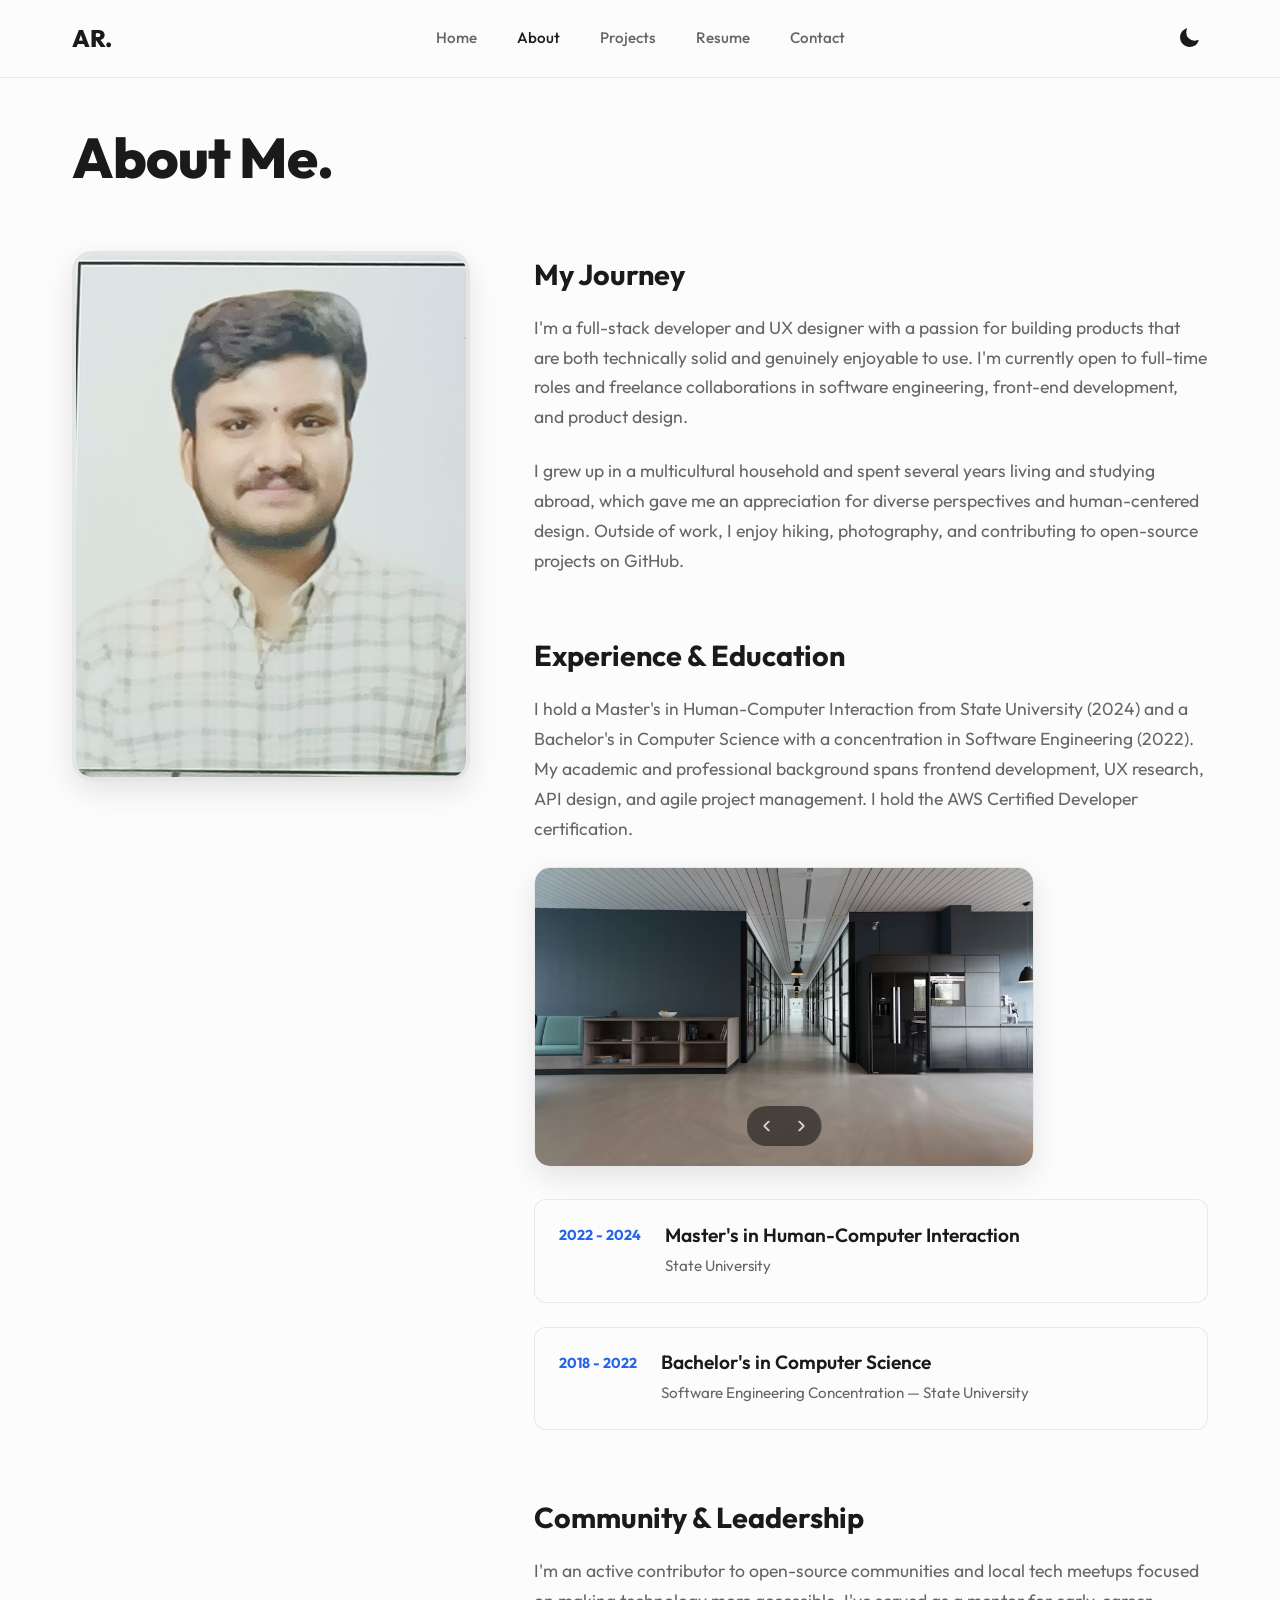
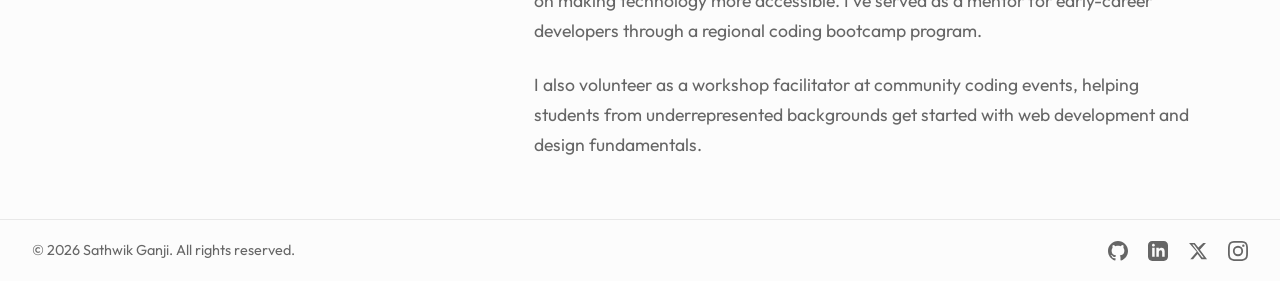
==== about.html @ 8a9f3201 "Update portfolio with Sathwik Ganji details and Render deployment" ====
<!doctype html>
<html lang="en" data-theme="dark">
  <head>
    <meta charset="UTF-8" />
    <meta name="viewport" content="width=device-width, initial-scale=1" />
    <title>About | Sathwik Ganji</title>

    <!-- SEO -->
    <meta name="description" content="Learn about Sathwik Ganji — a full-stack developer and UX designer with a background in computer science, user experience, and product development." />
    <meta name="author" content="Sathwik Ganji" />
    <meta name="robots" content="index, follow" />
    <link rel="canonical" href="https://sathwik-svg.github.io/portfolio/about.html" />

    <!-- Open Graph -->
    <meta property="og:title" content="About | Sathwik Ganji" />
    <meta property="og:description" content="Learn about Sathwik Ganji— a full-stack developer and UX designer with a background in computer science and product development." />
    <meta property="og:type" content="website" />
    <meta property="og:url" content="https://sathwik-svg.github.io/portfolio/about.html" />

    <!-- Fonts -->
    <link rel="preconnect" href="https://fonts.googleapis.com" />
    <link rel="preconnect" href="https://fonts.gstatic.com" crossorigin />
    <link href="https://fonts.googleapis.com/css2?family=Outfit:wght@300;400;500;600;700;800&display=swap" rel="stylesheet" />

    <!-- Stylesheet -->
    <link rel="stylesheet" href="assets/css/styles.css" />
  </head>
  <body>
    <nav class="navbar" id="navbar">
      <div class="nav-container">
        <a href="index.html" class="nav-brand">AR.</a>

        <div class="nav-links" id="nav-links">
          <a href="index.html" class="active">Home</a>
          <a href="about.html">About</a>
          <a href="projects.html">Projects</a>
          <a href="resume.html">Resume</a>
          <a href="contact.html">Contact</a>
        </div>

        <div class="nav-controls">
          <button class="theme-toggle" id="theme-toggle" aria-label="Toggle Theme">
            <svg id="theme-icon" xmlns="http://www.w3.org/2000/svg" viewBox="0 0 24 24">
              <path
                d="M12 2.25a.75.75 0 0 1 .75.75v2.25a.75.75 0 0 1-1.5 0V3a.75.75 0 0 1 .75-.75ZM7.5 12a4.5 4.5 0 1 1 9 0 4.5 4.5 0 0 1-9 0ZM18.894 6.166a.75.75 0 0 0-1.06-1.06l-1.591 1.59a.75.75 0 1 0 1.06 1.061l1.591-1.59ZM21.75 12a.75.75 0 0 1-.75.75h-2.25a.75.75 0 0 1 0-1.5H21a.75.75 0 0 1 .75.75ZM17.834 18.894a.75.75 0 0 0 1.06-1.06l-1.59-1.591a.75.75 0 1 0-1.061 1.06l1.59 1.591ZM12 18.75a.75.75 0 0 1 .75.75V21a.75.75 0 0 1-1.5 0v-1.5a.75.75 0 0 1 .75-.75ZM6.166 18.894a.75.75 0 0 1-1.06-1.06l1.59-1.591a.75.75 0 1 1 1.061 1.06l-1.59 1.591ZM2.25 12a.75.75 0 0 1 .75-.75H5.25a.75.75 0 0 1 0 1.5H3a.75.75 0 0 1-.75-.75ZM6.166 6.166a.75.75 0 0 1 1.06-1.06l1.59 1.591a.75.75 0 1 1-1.061 1.06l-1.59-1.591Z"
              />
            </svg>
          </button>

          <button class="mobile-toggle" id="mobile-toggle" aria-label="Toggle Menu">
            <svg xmlns="http://www.w3.org/2000/svg" width="24" height="24" fill="none" viewBox="0 0 24 24" stroke="currentColor" stroke-width="2">
              <path stroke-linecap="round" stroke-linejoin="round" d="M4 6h16M4 12h16m-7 6h7" />
            </svg>
          </button>
        </div>
      </div>
    </nav>

    <main class="page-main">
      <div class="page-container">
        <h1 class="page-title">About Me.</h1>

        <div class="about-grid">
          <div class="about-image-col">
            <div class="image-stack">
              <img src="assets/images/profile.jpg" alt="Sathwik Ganji" class="stack-img main-img" loading="lazy" />
            </div>
          </div>

          <div class="about-text-col">
            <h2 class="section-heading">My Journey</h2>
            <p class="section-text">I'm a full-stack developer and UX designer with a passion for building products that are both technically solid and genuinely enjoyable to use. I'm currently open to full-time roles and freelance collaborations in software engineering, front-end development, and product design.</p>
            <p class="section-text">I grew up in a multicultural household and spent several years living and studying abroad, which gave me an appreciation for diverse perspectives and human-centered design. Outside of work, I enjoy hiking, photography, and contributing to open-source projects on GitHub.</p>

            <h2 class="section-heading mt-2">Experience &amp; Education</h2>
            <p class="section-text">I hold a Master's in Human-Computer Interaction from State University (2024) and a Bachelor's in Computer Science with a concentration in Software Engineering (2022). My academic and professional background spans frontend development, UX research, API design, and agile project management. I hold the AWS Certified Developer certification.</p>

            <div class="carousel" id="carousel">
              <div class="carousel-slides" id="carousel-slides">
                <img src="assets/images/workspace.jpg" alt="Modern tech office workspace" class="carousel-slide" loading="lazy" />
                <img src="assets/images/team-collaboration.jpg" alt="Team collaboration and brainstorming" class="carousel-slide" loading="lazy" />
                <img src="assets/images/tech-conference.jpg" alt="Tech conference and professional development" class="carousel-slide" loading="lazy" />
              </div>
              <div class="carousel-controls">
                <button class="carousel-btn" id="prev" aria-label="Previous Slide">
                  <svg xmlns="http://www.w3.org/2000/svg" width="24" height="24" viewBox="0 0 24 24" fill="none" stroke="currentColor" stroke-width="2" stroke-linecap="round" stroke-linejoin="round" data-lucide="chevron-left" aria-hidden="true" style="width: 18px; height: 18px" class="lucide lucide-chevron-left"><path d="m15 18-6-6 6-6"></path></svg>
                </button>
                <button class="carousel-btn" id="next" aria-label="Next Slide">
                  <svg xmlns="http://www.w3.org/2000/svg" width="24" height="24" viewBox="0 0 24 24" fill="none" stroke="currentColor" stroke-width="2" stroke-linecap="round" stroke-linejoin="round" data-lucide="chevron-right" aria-hidden="true" style="width: 18px; height: 18px" class="lucide lucide-chevron-right"><path d="m9 18 6-6-6-6"></path></svg>
                </button>
              </div>
            </div>

            <div class="experience-list">
              <div class="exp-item">
                <span class="exp-year">2022 - 2024</span>
                <div class="exp-details">
                  <h3>Master's in Human-Computer Interaction</h3>
                  <p>State University</p>
                </div>
              </div>
              <div class="exp-item">
                <span class="exp-year">2018 - 2022</span>
                <div class="exp-details">
                  <h3>Bachelor's in Computer Science</h3>
                  <p>Software Engineering Concentration — State University</p>
                </div>
              </div>
            </div>

            <h2 class="section-heading mt-2">Community &amp; Leadership</h2>
            <p class="section-text">I'm an active contributor to open-source communities and local tech meetups focused on making technology more accessible. I've served as a mentor for early-career developers through a regional coding bootcamp program.</p>
            <p class="section-text">I also volunteer as a workshop facilitator at community coding events, helping students from underrepresented backgrounds get started with web development and design fundamentals.</p>
          </div>
        </div>
      </div>
    </main>

    <footer>
      <div class="footer-left">&copy; <span id="year">2026</span> Sathwik Ganji. All rights reserved.</div>
      <div class="socials">
        <a href="https://github.com/sathwik-svg" target="_blank" rel="noopener noreferrer" aria-label="GitHub">
          <svg xmlns="http://www.w3.org/2000/svg" width="20" height="20" viewBox="0 0 24 24" fill="currentColor">
            <path
              d="M12 0c-6.626 0-12 5.373-12 12 0 5.302 3.438 9.8 8.207 11.387.599.111.793-.261.793-.577v-2.234c-3.338.726-4.033-1.416-4.033-1.416-.546-1.387-1.333-1.756-1.333-1.756-1.089-.745.083-.729.083-.729 1.205.084 1.839 1.237 1.839 1.237 1.07 1.834 2.807 1.304 3.492.997.107-.775.418-1.305.762-1.604-2.665-.305-5.467-1.334-5.467-5.931 0-1.311.469-2.381 1.236-3.221-.124-.303-.535-1.524.117-3.176 0 0 1.008-.322 3.301 1.23.957-.266 1.983-.399 3.003-.404 1.02.005 2.047.138 3.006.404 2.291-1.552 3.297-1.23 3.297-1.23.653 1.653.242 2.874.118 3.176.77.84 1.235 1.911 1.235 3.221 0 4.609-2.807 5.624-5.479 5.921.43.372.823 1.102.823 2.222v3.293c0 .319.192.694.801.576 4.765-1.589 8.199-6.086 8.199-11.386 0-6.627-5.373-12-12-12z"
            />
          </svg>
        </a>
        <a href="https://www.linkedin.com/in/sathwik-svg/" target="_blank" rel="noopener noreferrer" aria-label="LinkedIn">
          <svg xmlns="http://www.w3.org/2000/svg" width="20" height="20" viewBox="0 0 24 24" fill="currentColor"><path d="M19 0h-14c-2.761 0-5 2.239-5 5v14c0 2.761 2.239 5 5 5h14c2.762 0 5-2.239 5-5v-14c0-2.761-2.238-5-5-5zm-11 19h-3v-11h3v11zm-1.5-12.268c-.966 0-1.75-.79-1.75-1.764s.784-1.764 1.75-1.764 1.75.79 1.75 1.764-.783 1.764-1.75 1.764zm13.5 12.268h-3v-5.604c0-3.368-4-3.113-4 0v5.604h-3v-11h3v1.765c1.396-2.586 7-2.777 7 2.476v6.759z" /></svg>
        </a>
        <a href="https://twitter.com/sathwik-svg" target="_blank" rel="noopener noreferrer" aria-label="Twitter / X">
          <svg xmlns="http://www.w3.org/2000/svg" width="20" height="20" viewBox="0 0 24 24" fill="currentColor"><path d="M18.244 2.25h3.308l-7.227 8.26 8.502 11.24H16.17l-4.714-6.231-5.401 6.231H2.741l7.73-8.835L1.254 2.25H8.08l4.259 5.622 5.905-5.622Zm-1.161 17.52h1.833L7.084 4.126H5.117z" /></svg>
        </a>
        <a href="https://instagram.com/sathwik-svg" target="_blank" rel="noopener noreferrer" aria-label="Instagram">
          <svg xmlns="http://www.w3.org/2000/svg" width="20" height="20" viewBox="0 0 24 24" fill="currentColor">
            <path
              d="M12 2.163c3.204 0 3.584.012 4.85.07 3.252.148 4.771 1.691 4.919 4.919.058 1.265.069 1.645.069 4.849 0 3.205-.012 3.584-.069 4.849-.149 3.225-1.664 4.771-4.919 4.919-1.266.058-1.644.07-4.85.07-3.204 0-3.584-.012-4.849-.07-3.26-.149-4.771-1.699-4.919-4.92-.058-1.265-.07-1.644-.07-4.849 0-3.204.013-3.583.07-4.849.149-3.227 1.664-4.771 4.919-4.919 1.266-.057 1.645-.069 4.849-.069zM12 0C8.741 0 8.333.014 7.053.072 2.695.272.273 2.69.073 7.052.014 8.333 0 8.741 0 12c0 3.259.014 3.668.072 4.948.2 4.358 2.618 6.78 6.98 6.98C8.333 23.986 8.741 24 12 24c3.259 0 3.668-.014 4.948-.072 4.354-.2 6.782-2.618 6.979-6.98.059-1.28.073-1.689.073-4.948 0-3.259-.014-3.667-.072-4.947-.196-4.354-2.617-6.78-6.979-6.98C15.668.014 15.259 0 12 0zm0 5.838a6.162 6.162 0 1 0 0 12.324 6.162 6.162 0 0 0 0-12.324zM12 16a4 4 0 1 1 0-8 4 4 0 0 1 0 8zm6.406-11.845a1.44 1.44 0 1 0 0 2.881 1.44 1.44 0 0 0 0-2.881z"
            />
          </svg>
        </a>
      </div>
    </footer>

    <script src="assets/js/scripts.js"></script>
  </body>
</html>
---- assets/css/styles.css ----
:root {
  /* Light Theme */
  --bg-color: #fcfcfc;
  --text-main: #1a1a1a;
  --text-muted: #666666;
  --accent: #2563eb;
  --nav-bg: rgba(252, 252, 252, 0.85);
  --nav-border: rgba(0, 0, 0, 0.08);
  --card-bg: #fff;
  --btn-bg: #1a1a1a;
  --btn-text: #ffffff;
  --btn-hover: #333333;
  --btn-sec-bg: transparent;
  --btn-sec-text: #1a1a1a;
  --btn-sec-border: #e5e5e5;
  --btn-sec-hover: #f5f5f5;
}

[data-theme="dark"] {
  /* Dark Theme */
  --bg-color: #0d0d0d;
  --text-main: #f2f2f2;
  --text-muted: #a1a1aa;
  --accent: #60a5fa;
  --nav-bg: rgba(13, 13, 13, 0.85);
  --nav-border: rgba(255, 255, 255, 0.08);
  --card-bg: #161616;
  --btn-bg: #f2f2f2;
  --btn-text: #0d0d0d;
  --btn-hover: #d4d4d4;
  --btn-sec-bg: transparent;
  --btn-sec-text: #f2f2f2;
  --btn-sec-border: #333333;
  --btn-sec-hover: #1a1a1a;
}

* {
  margin: 0;
  padding: 0;
  box-sizing: border-box;
}

body {
  font-family: "Outfit", sans-serif;
  background-color: var(--bg-color);
  color: var(--text-main);
  line-height: 1.6;
  transition:
    background-color 0.4s ease,
    color 0.4s ease;
  min-height: 100vh;
  display: flex;
  flex-direction: column;
}

::selection {
  background: var(--accent);
  color: #fff;
}

/* Navigation */
.navbar {
  position: sticky;
  top: 0;
  width: 100%;
  background: var(--nav-bg);
  backdrop-filter: blur(12px);
  -webkit-backdrop-filter: blur(12px);
  border-bottom: 1px solid var(--nav-border);
  z-index: 1000;
  transition:
    background 0.4s ease,
    border-color 0.4s ease,
    padding 0.3s ease;
}

.nav-container {
  width: 100%;
  max-width: 1200px;
  margin: 0 auto;
  padding: 1.2rem 2rem;
  display: flex;
  justify-content: space-between;
  align-items: center;
}

.nav-brand {
  font-size: 1.5rem;
  font-weight: 800;
  letter-spacing: -0.5px;
  text-decoration: none;
  color: var(--text-main);
}

.nav-links {
  display: flex;
  gap: 2.5rem;
  align-items: center;
}

.nav-links a {
  text-decoration: none;
  color: var(--text-muted);
  font-weight: 500;
  font-size: 0.95rem;
  transition: color 0.3s ease;
  position: relative;
}

.nav-links a:hover,
.nav-links a.active {
  color: var(--text-main);
}

.nav-controls {
  display: flex;
  align-items: center;
  gap: 1rem;
}

/* Theme Toggle */
.theme-toggle {
  background: none;
  border: none;
  color: var(--text-main);
  cursor: pointer;
  display: flex;
  align-items: center;
  justify-content: center;
  padding: 0.5rem;
  border-radius: 50%;
  transition:
    background-color 0.3s ease,
    transform 0.3s ease;
}

.theme-toggle:hover {
  background-color: var(--nav-border);
  transform: scale(1.05);
}

.theme-toggle svg {
  width: 22px;
  height: 22px;
  fill: currentColor;
}

.mobile-toggle {
  display: none;
  background: none;
  border: none;
  color: var(--text-main);
  cursor: pointer;
  padding: 0.5rem;
}

/* Main Content (Hero) */
main {
  flex: 1;
  display: flex;
  align-items: center;
  justify-content: center;
}

.hero {
  max-width: 1200px;
  padding: 1.2rem 2rem;
  width: 100%;
  display: flex;
  align-items: center;
  justify-content: space-between;
  gap: 4rem;
  text-align: left;
  animation: fadeUp 1s cubic-bezier(0.16, 1, 0.3, 1) forwards;
  opacity: 0;
  transform: translateY(30px);
}

.hero-content {
  flex: 1;
  max-width: 600px;
}

.hero-image-wrapper {
  flex: 1;
  display: flex;
  justify-content: center;
  align-items: center;
  position: relative;
}

.hero-image {
  width: 100%;
  max-width: 400px;
  height: 400px;
  object-fit: cover;
  border-radius: 60% 40% 30% 70% / 60% 30% 70% 40%;
  box-shadow: 0 25px 50px -12px rgba(0, 0, 0, 0.25);
  border: 4px solid var(--btn-sec-border);
  animation: blob-morph 12s ease-in-out infinite;
  transition:
    transform 0.4s ease,
    border-color 0.4s ease;
}

.hero-image:hover {
  transform: translateY(-10px) scale(1.02);
  border-color: var(--accent);
}

@keyframes blob-morph {
  0%,
  100% {
    border-radius: 60% 40% 30% 70% / 60% 30% 70% 40%;
  }
  33% {
    border-radius: 30% 60% 70% 40% / 50% 60% 30% 60%;
  }
  66% {
    border-radius: 73% 27% 41% 59% / 40% 58% 42% 50%;
  }
}

.hero-subtitle {
  font-size: 0.9rem;
  font-weight: 600;
  color: var(--accent);
  margin-bottom: 1rem;
  letter-spacing: 2px;
  text-transform: uppercase;
  display: block;
}

.hero-title {
  font-size: 4.5rem;
  font-weight: 700;
  line-height: 1.1;
  margin-bottom: 1.5rem;
  letter-spacing: -1.5px;
  color: var(--text-main);
}

.hero-desc {
  font-size: 1.25rem;
  color: var(--text-muted);
  max-width: 650px;
  margin-bottom: 2.5rem;
  line-height: 1.7;
}

.hero-actions {
  display: flex;
  gap: 1rem;
  align-items: center;
}

.btn-primary,
.btn-secondary {
  display: inline-flex;
  align-items: center;
  gap: 0.5rem;
  cursor: pointer;
  padding: 0.85rem 2rem;
  border-radius: 50px;
  text-decoration: none;
  font-weight: 600;
  font-size: 1rem;
  transition: all 0.3s ease;
}

.btn-primary {
  background-color: var(--btn-bg);
  color: var(--btn-text);
  border: 1px solid var(--btn-bg);
}

.btn-primary:hover {
  background-color: var(--btn-hover);
  border-color: var(--btn-hover);
  transform: translateY(-2px);
  box-shadow: 0 10px 20px rgba(0, 0, 0, 0.1);
}

.btn-primary svg {
  transition: transform 0.3s ease;
}

.btn-primary:hover svg {
  transform: translateX(5px);
}

.btn-secondary {
  background-color: var(--btn-sec-bg);
  color: var(--btn-sec-text);
  border: 1px solid var(--btn-sec-border);
}

.btn-secondary:hover {
  background-color: var(--btn-sec-hover);
  border-color: var(--text-muted);
  transform: translateY(-2px);
}

/* Footer */
footer {
  padding: 1.2rem 2rem;
  display: flex;
  justify-content: space-between;
  align-items: center;
  border-top: 1px solid var(--nav-border);
  font-size: 0.9rem;
  color: var(--text-muted);
}

.socials {
  display: flex;
  gap: 1.25rem;
}

.socials a {
  color: var(--text-muted);
  transition:
    color 0.3s ease,
    transform 0.3s ease;
  display: flex;
}

.socials a:hover {
  color: var(--text-main);
  transform: translateY(-2px);
}

/* Page Shared Layout */
.page-main {
  padding: 1rem 0;
}

.page-container {
  max-width: 1200px;
  width: 100%;
  margin: 0 auto;
  padding: 1.2rem 2rem;
  animation: fadeUp 1s cubic-bezier(0.16, 1, 0.3, 1) forwards;
  opacity: 0;
  transform: translateY(30px);
}

.page-title {
  font-size: 3.5rem;
  font-weight: 800;
  margin-bottom: 3rem;
  letter-spacing: -1px;
}

.section-heading {
  font-size: 1.8rem;
  font-weight: 700;
  margin-bottom: 1rem;
  color: var(--text-main);
  position: relative;
  display: inline-block;
}

.section-heading.mt-2 {
  margin-top: 2rem;
}

.section-text {
  font-size: 1.1rem;
  color: var(--text-muted);
  margin-bottom: 1.5rem;
  line-height: 1.7;
}

.text-link {
  color: var(--accent);
  text-decoration: none;
  font-weight: 500;
  transition: color 0.3s ease;
}

.text-link:hover {
  color: var(--text-main);
  text-decoration: underline;
}

/* About Page Specific Layout */
.about-grid {
  display: flex;
  gap: 4rem;
  align-items: flex-start;
}

.about-image-col {
  flex: 0 0 35%;
  position: sticky;
  top: 8rem;
}

.about-text-col {
  flex: 1;
}

.image-stack {
  position: relative;
  width: 100%;
  aspect-ratio: 3/4;
}

.stack-img {
  width: 100%;
  height: 100%;
  object-fit: cover;
  border-radius: 20px;
  box-shadow: 0 10px 30px rgba(0, 0, 0, 0.1);
  border: 4px solid var(--btn-sec-border);
  transition: transform 0.3s ease;
}

.stack-img:hover {
  transform: scale(1.02);
}

.experience-list {
  display: flex;
  flex-direction: column;
  gap: 1.5rem;
  margin-top: 1rem;
  margin-bottom: 2rem;
}

.exp-item {
  display: flex;
  gap: 1.5rem;
  padding: 1.5rem;
  background-color: var(--nav-bg);
  border: 1px solid var(--nav-border);
  border-radius: 12px;
  transition:
    transform 0.3s ease,
    box-shadow 0.3s ease;
}

.exp-item:hover {
  transform: translateY(-3px);
  box-shadow: 0 5px 15px rgba(0, 0, 0, 0.05);
  border-color: var(--nav-border);
}

.exp-year {
  font-weight: 700;
  color: var(--accent);
  font-size: 0.9rem;
  white-space: nowrap;
}

.exp-details h3 {
  font-size: 1.2rem;
  font-weight: 600;
  margin-bottom: 0.2rem;
  margin-top: -0.3rem;
  color: var(--text-main);
}

.exp-details p {
  color: var(--text-muted);
  font-size: 0.95rem;
}

/* Projects Page Layout */
.projects-grid {
  display: grid;
  grid-template-columns: repeat(auto-fill, minmax(300px, 1fr));
  gap: 2.5rem;
  margin-top: 1rem;
}

.project-card {
  background: var(--card-bg);
  border: 1px solid var(--nav-border);
  border-radius: 20px;
  overflow: hidden;
  display: flex;
  flex-direction: column;
  box-shadow: 0 3px 6px rgba(0, 0, 0, 0.05);
  transition:
    transform 0.4s ease,
    box-shadow 0.4s ease,
    border-color 0.4s ease;
}

.project-card:hover {
  transform: translateY(-8px);
  box-shadow: 0 15px 35px rgba(0, 0, 0, 0.1);
  border-color: var(--accent);
}

.project-img-wrapper {
  position: relative;
  width: 100%;
  aspect-ratio: 16/10;
  overflow: hidden;
}

.project-img {
  width: 100%;
  height: 100%;
  object-fit: cover;
  transition: transform 0.6s ease;
}

.project-card:hover .project-img {
  transform: scale(1.05);
}

.project-overlay {
  position: absolute;
  top: 0;
  left: 0;
  width: 100%;
  height: 100%;
  background: rgba(0, 0, 0, 0.65);
  display: flex;
  align-items: center;
  justify-content: center;
  opacity: 0;
  transition: opacity 0.3s ease;
  backdrop-filter: blur(2px);
  -webkit-backdrop-filter: blur(2px);
}

.project-card:hover .project-overlay {
  opacity: 1;
}

.overlay-btn {
  background: var(--bg-color);
  color: var(--text-main);
  padding: 0.75rem 1.5rem;
  border-radius: 30px;
  font-weight: 600;
  display: flex;
  align-items: center;
  gap: 0.5rem;
  transform: translateY(20px);
  transition:
    transform 0.3s ease,
    background 0.3s ease,
    color 0.3s ease;
  text-decoration: none;
}

.project-card:hover .overlay-btn {
  transform: translateY(0);
}

.overlay-btn:hover {
  background: var(--accent);
  color: #fff;
}

.project-status-overlay {
  background: rgba(0, 0, 0, 0.5);
  color: #fff;
  padding: 0.75rem 1.5rem;
  border-radius: 30px;
  font-weight: 600;
  transform: translateY(20px);
  transition: transform 0.3s ease;
  display: inline-block;
}

.project-card:hover .project-status-overlay {
  transform: translateY(0);
}

.project-info {
  padding: 1.5rem;
  display: flex;
  flex-direction: column;
  flex: 1;
}

.project-title {
  font-size: 1.4rem;
  font-weight: 700;
  margin-bottom: 0.8rem;
  color: var(--text-main);
  line-height: 1.3;
}

.project-desc {
  font-size: 1rem;
  color: var(--text-muted);
  margin-bottom: 1.5rem;
  flex: 1;
}

.project-tags {
  display: flex;
  flex-wrap: wrap;
  gap: 0.5rem;
  margin-top: auto;
}

.tag {
  background: var(--btn-sec-border);
  border: 1px solid var(--nav-border);
  padding: 0.25rem 0.75rem;
  border-radius: 20px;
  font-size: 0.8rem;
  font-weight: 500;
  color: var(--text-main);
}

/* Carousel */
.carousel {
  position: relative;
  width: 100%;
  max-width: 500px;
  height: 300px;
  border-radius: 16px;
  overflow: hidden;
  box-shadow: 0 10px 30px rgba(0, 0, 0, 0.1);
  margin-bottom: 2rem;
  border: 1px solid var(--nav-border);
}

.carousel-slides {
  position: relative;
  width: 100%;
  height: 100%;
}

.carousel-slide {
  position: absolute;
  inset: 0;
  width: 100%;
  height: 100%;
  object-fit: cover;
  opacity: 0;
  transition: opacity 0.5s ease;
  pointer-events: none;
}

.carousel-slide.active {
  opacity: 1;
  pointer-events: auto;
}

.carousel-controls {
  position: absolute;
  bottom: 20px;
  left: 50%;
  transform: translateX(-50%);
  display: flex;
  gap: 5px;
  z-index: 10;
  background: rgba(0, 0, 0, 0.5);
  padding: 5px;
  border-radius: 50px;
  backdrop-filter: blur(10px);
}

.carousel-btn {
  background: none;
  border: none;
  color: white;
  cursor: pointer;
  display: flex;
  align-items: center;
  justify-content: center;
  width: 30px;
  height: 30px;
  border-radius: 50%;
  transition: all 0.3s ease;
}

.carousel-btn:hover {
  background: rgba(255, 255, 255, 0.2);
}

/* Resume Layout */
.resume-container {
  width: 100%;
  aspect-ratio: 8.5/11;
  max-width: 800px;
  background: var(--nav-bg);
  border: 1px solid var(--nav-border);
  border-radius: 20px;
  overflow: hidden;
  margin: 0 auto 1.5rem;
  box-shadow: 0 15px 35px rgba(0, 0, 0, 0.1);
}

.resume-frame {
  width: 100%;
  height: 100%;
  border: none;
}

.updated-note {
  font-size: 0.9rem;
  color: var(--text-muted);
}

/* Contact Layout */
.contact-page .page-title {
  margin-bottom: 0;
}

.contact-page .section-text {
  margin-bottom: 3rem;
}

.contact-grid {
  display: grid;
  grid-template-columns: 1fr 1fr;
  gap: 4rem;
  align-items: flex-start;
}

.contact-info {
  display: flex;
  flex-direction: column;
}

.info-items {
  display: flex;
  flex-direction: column;
  gap: 1.5rem;
}

.info-item {
  display: flex;
  align-items: center;
  gap: 1.5rem;
  padding: 1.5rem;
  background: var(--nav-bg);
  border: 1px solid var(--nav-border);
  border-radius: 16px;
  text-decoration: none;
  transition:
    transform 0.3s cubic-bezier(0.16, 1, 0.3, 1),
    box-shadow 0.3s ease,
    border-color 0.3s ease;
}

.text-link-card.info-item:hover {
  transform: translateY(-5px);
  box-shadow: 0 15px 35px rgba(0, 0, 0, 0.1);
  border-color: var(--accent);
}

.text-link-card.info-item:hover .info-icon {
  background: var(--accent);
  color: #fff;
}

.info-icon {
  width: 55px;
  height: 55px;
  border-radius: 50%;
  background: var(--btn-sec-border);
  display: flex;
  align-items: center;
  justify-content: center;
  color: var(--accent);
  flex-shrink: 0;
  transition:
    background 0.3s ease,
    color 0.3s ease;
}

.info-details h3 {
  font-size: 1.1rem;
  font-weight: 700;
  margin-bottom: 0.2rem;
  color: var(--text-main);
}

.info-details p {
  color: var(--text-muted);
  font-size: 0.95rem;
}

.contact-card {
  background: var(--card-bg);
  border: 1px solid var(--nav-border);
  border-radius: 20px;
  padding: 2.5rem;
  box-shadow: 0 10px 30px rgba(0, 0, 0, 0.05);
  text-align: left;
}

.form-group {
  margin-bottom: 1.5rem;
}

.form-group label {
  display: block;
  margin-bottom: 0.5rem;
  font-weight: 600;
  color: var(--text-main);
}

.form-control {
  width: 100%;
  padding: 1rem;
  border-radius: 12px;
  border: 1px solid var(--nav-border);
  background: var(--bg-color);
  color: var(--text-main);
  font-family: inherit;
  font-size: 1rem;
  transition:
    border-color 0.3s ease,
    box-shadow 0.3s ease;
}

.form-control:focus {
  outline: none;
  border-color: var(--accent);
  box-shadow: 0 0 0 3px rgba(37, 99, 235, 0.1);
}

.w-100 {
  width: 100%;
  justify-content: center;
}

.form-status {
  margin-top: 1rem;
  text-align: center;
  font-size: 0.95rem;
  font-weight: 500;
}

.form-status.success {
  color: #10b981;
}

.form-status.error {
  color: #ef4444;
}

/* Animations */
@keyframes fadeUp {
  to {
    opacity: 1;
    transform: translateY(0);
  }
}

/* Responsive */
@media (max-width: 992px) {
  .hero {
    flex-direction: column-reverse;
    text-align: center;
    gap: 3rem;
    padding-block: 4rem;
  }

  .hero-content {
    display: flex;
    flex-direction: column;
    align-items: center;
  }

  .hero-actions {
    align-items: center;
  }

  .contact-grid {
    grid-template-columns: 1fr;
    gap: 2.5rem;
  }
}

@media (max-width: 768px) {
  .navbar .nav-container {
    padding: 1rem 5%;
  }

  .nav-links {
    display: flex;
    position: fixed;
    top: 0;
    left: 0;
    width: 100%;
    height: 100vh;
    background: rgba(252, 252, 252, 1);
    flex-direction: column;
    justify-content: center;
    align-items: center;
    padding: 0;
    border: none;
    gap: 2.5rem;
    opacity: 0;
    pointer-events: none;
    transition: opacity 0.4s ease;
    z-index: 900;
  }

  [data-theme="dark"] .nav-links {
    background: rgba(13, 13, 13, 1);
  }

  .nav-links.active {
    opacity: 1;
    pointer-events: auto;
  }

  .nav-links a {
    font-size: 2rem;
    font-weight: 700;
    font-family: inherit;
    color: var(--text-muted);
    transition:
      color 0.3s ease,
      transform 0.3s ease;
  }

  .nav-links a:hover,
  .nav-links a.active {
    color: var(--text-main);
    transform: translateX(10px);
  }

  .mobile-toggle {
    display: block;
    z-index: 999;
  }

  .hero-title {
    font-size: 3rem;
  }

  .hero-desc {
    font-size: 1.1rem;
  }

  .hero-actions {
    flex-direction: column;
    align-items: center;
  }

  .hero-image {
    max-width: 250px;
    height: 250px;
  }

  footer {
    flex-direction: column-reverse;
    gap: 1.5rem;
    text-align: center;
  }

  .about-grid {
    flex-direction: column;
    gap: 2rem;
  }

  .about-image-col {
    position: static;
    max-width: 400px;
    margin: 0 auto;
  }

  .exp-item {
    flex-direction: column;
    gap: 0.5rem;
  }

  .projects-grid {
    grid-template-columns: 1fr;
    gap: 1.5rem;
  }
}
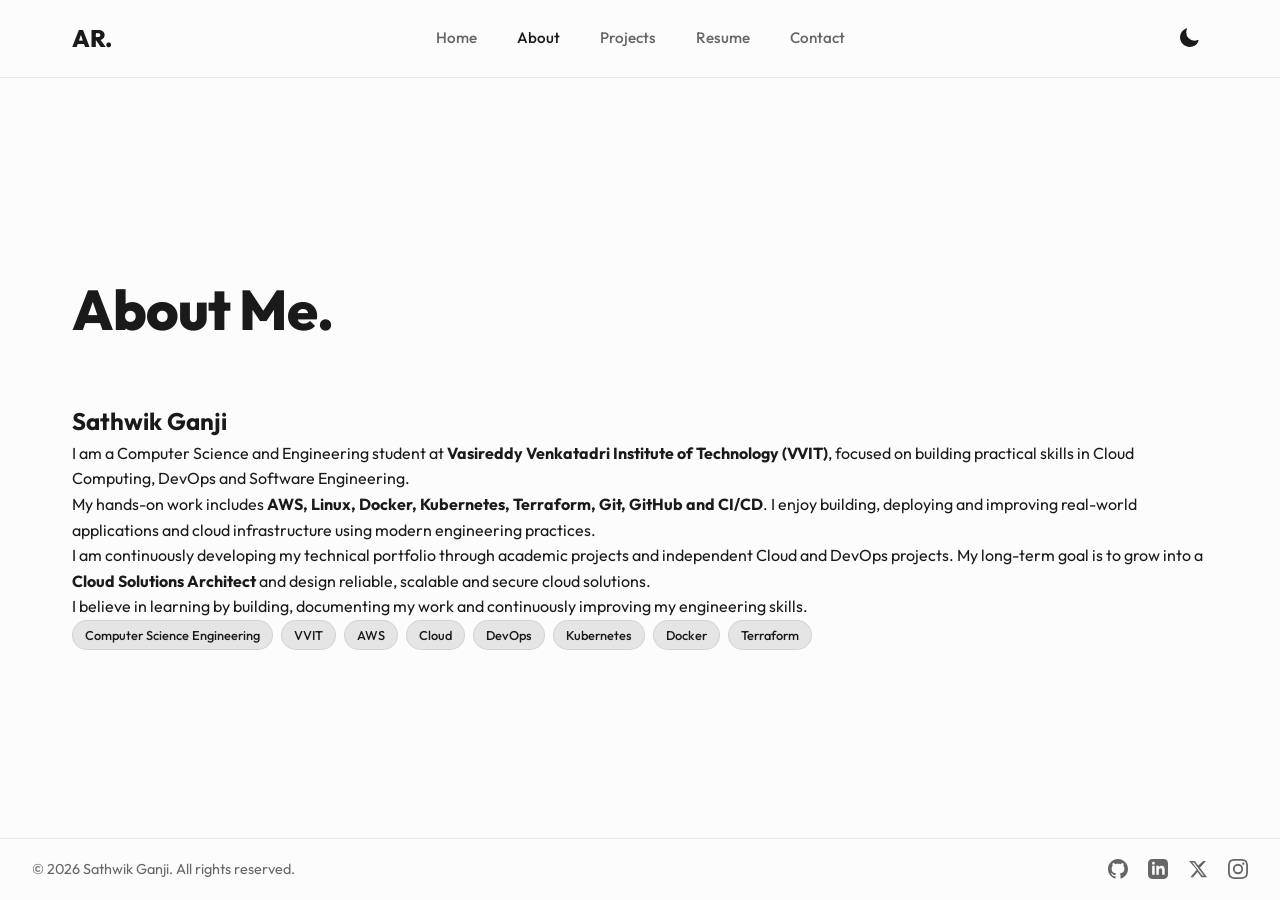
==== commit 6c039426: "Update About Me with VVIT and Cloud DevOps profile" ====
--- a/about.html
+++ b/about.html
@@ -57,64 +57,52 @@
     </nav>
 
     <main class="page-main">
-      <div class="page-container">
-        <h1 class="page-title">About Me.</h1>
+  <div class="page-container">
+    <h1 class="page-title">About Me.</h1>
 
-        <div class="about-grid">
-          <div class="about-image-col">
-            <div class="image-stack">
-              <img src="assets/images/profile.jpg" alt="Sathwik Ganji" class="stack-img main-img" loading="lazy" />
-            </div>
-          </div>
+    <section class="about-section">
+      <h2>Sathwik Ganji</h2>
 
-          <div class="about-text-col">
-            <h2 class="section-heading">My Journey</h2>
-            <p class="section-text">I'm a full-stack developer and UX designer with a passion for building products that are both technically solid and genuinely enjoyable to use. I'm currently open to full-time roles and freelance collaborations in software engineering, front-end development, and product design.</p>
-            <p class="section-text">I grew up in a multicultural household and spent several years living and studying abroad, which gave me an appreciation for diverse perspectives and human-centered design. Outside of work, I enjoy hiking, photography, and contributing to open-source projects on GitHub.</p>
+      <p>
+        I am a Computer Science and Engineering student at
+        <strong>Vasireddy Venkatadri Institute of Technology (VVIT)</strong>,
+        focused on building practical skills in Cloud Computing, DevOps
+        and Software Engineering.
+      </p>
 
-            <h2 class="section-heading mt-2">Experience &amp; Education</h2>
-            <p class="section-text">I hold a Master's in Human-Computer Interaction from State University (2024) and a Bachelor's in Computer Science with a concentration in Software Engineering (2022). My academic and professional background spans frontend development, UX research, API design, and agile project management. I hold the AWS Certified Developer certification.</p>
+      <p>
+        My hands-on work includes <strong>AWS, Linux, Docker, Kubernetes,
+        Terraform, Git, GitHub and CI/CD</strong>. I enjoy building,
+        deploying and improving real-world applications and cloud
+        infrastructure using modern engineering practices.
+      </p>
 
-            <div class="carousel" id="carousel">
-              <div class="carousel-slides" id="carousel-slides">
-                <img src="assets/images/workspace.jpg" alt="Modern tech office workspace" class="carousel-slide" loading="lazy" />
-                <img src="assets/images/team-collaboration.jpg" alt="Team collaboration and brainstorming" class="carousel-slide" loading="lazy" />
-                <img src="assets/images/tech-conference.jpg" alt="Tech conference and professional development" class="carousel-slide" loading="lazy" />
-              </div>
-              <div class="carousel-controls">
-                <button class="carousel-btn" id="prev" aria-label="Previous Slide">
-                  <svg xmlns="http://www.w3.org/2000/svg" width="24" height="24" viewBox="0 0 24 24" fill="none" stroke="currentColor" stroke-width="2" stroke-linecap="round" stroke-linejoin="round" data-lucide="chevron-left" aria-hidden="true" style="width: 18px; height: 18px" class="lucide lucide-chevron-left"><path d="m15 18-6-6 6-6"></path></svg>
-                </button>
-                <button class="carousel-btn" id="next" aria-label="Next Slide">
-                  <svg xmlns="http://www.w3.org/2000/svg" width="24" height="24" viewBox="0 0 24 24" fill="none" stroke="currentColor" stroke-width="2" stroke-linecap="round" stroke-linejoin="round" data-lucide="chevron-right" aria-hidden="true" style="width: 18px; height: 18px" class="lucide lucide-chevron-right"><path d="m9 18 6-6-6-6"></path></svg>
-                </button>
-              </div>
-            </div>
+      <p>
+        I am continuously developing my technical portfolio through
+        academic projects and independent Cloud and DevOps projects.
+        My long-term goal is to grow into a
+        <strong>Cloud Solutions Architect</strong> and design reliable,
+        scalable and secure cloud solutions.
+      </p>
 
-            <div class="experience-list">
-              <div class="exp-item">
-                <span class="exp-year">2022 - 2024</span>
-                <div class="exp-details">
-                  <h3>Master's in Human-Computer Interaction</h3>
-                  <p>State University</p>
-                </div>
-              </div>
-              <div class="exp-item">
-                <span class="exp-year">2018 - 2022</span>
-                <div class="exp-details">
-                  <h3>Bachelor's in Computer Science</h3>
-                  <p>Software Engineering Concentration — State University</p>
-                </div>
-              </div>
-            </div>
+      <p>
+        I believe in learning by building, documenting my work and
+        continuously improving my engineering skills.
+      </p>
 
-            <h2 class="section-heading mt-2">Community &amp; Leadership</h2>
-            <p class="section-text">I'm an active contributor to open-source communities and local tech meetups focused on making technology more accessible. I've served as a mentor for early-career developers through a regional coding bootcamp program.</p>
-            <p class="section-text">I also volunteer as a workshop facilitator at community coding events, helping students from underrepresented backgrounds get started with web development and design fundamentals.</p>
-          </div>
-        </div>
+      <div class="project-tags">
+        <span class="tag">Computer Science Engineering</span>
+        <span class="tag">VVIT</span>
+        <span class="tag">AWS</span>
+        <span class="tag">Cloud</span>
+        <span class="tag">DevOps</span>
+        <span class="tag">Kubernetes</span>
+        <span class="tag">Docker</span>
+        <span class="tag">Terraform</span>
       </div>
-    </main>
+    </section>
+  </div>
+</main>
 
     <footer>
       <div class="footer-left">&copy; <span id="year">2026</span> Sathwik Ganji. All rights reserved.</div>
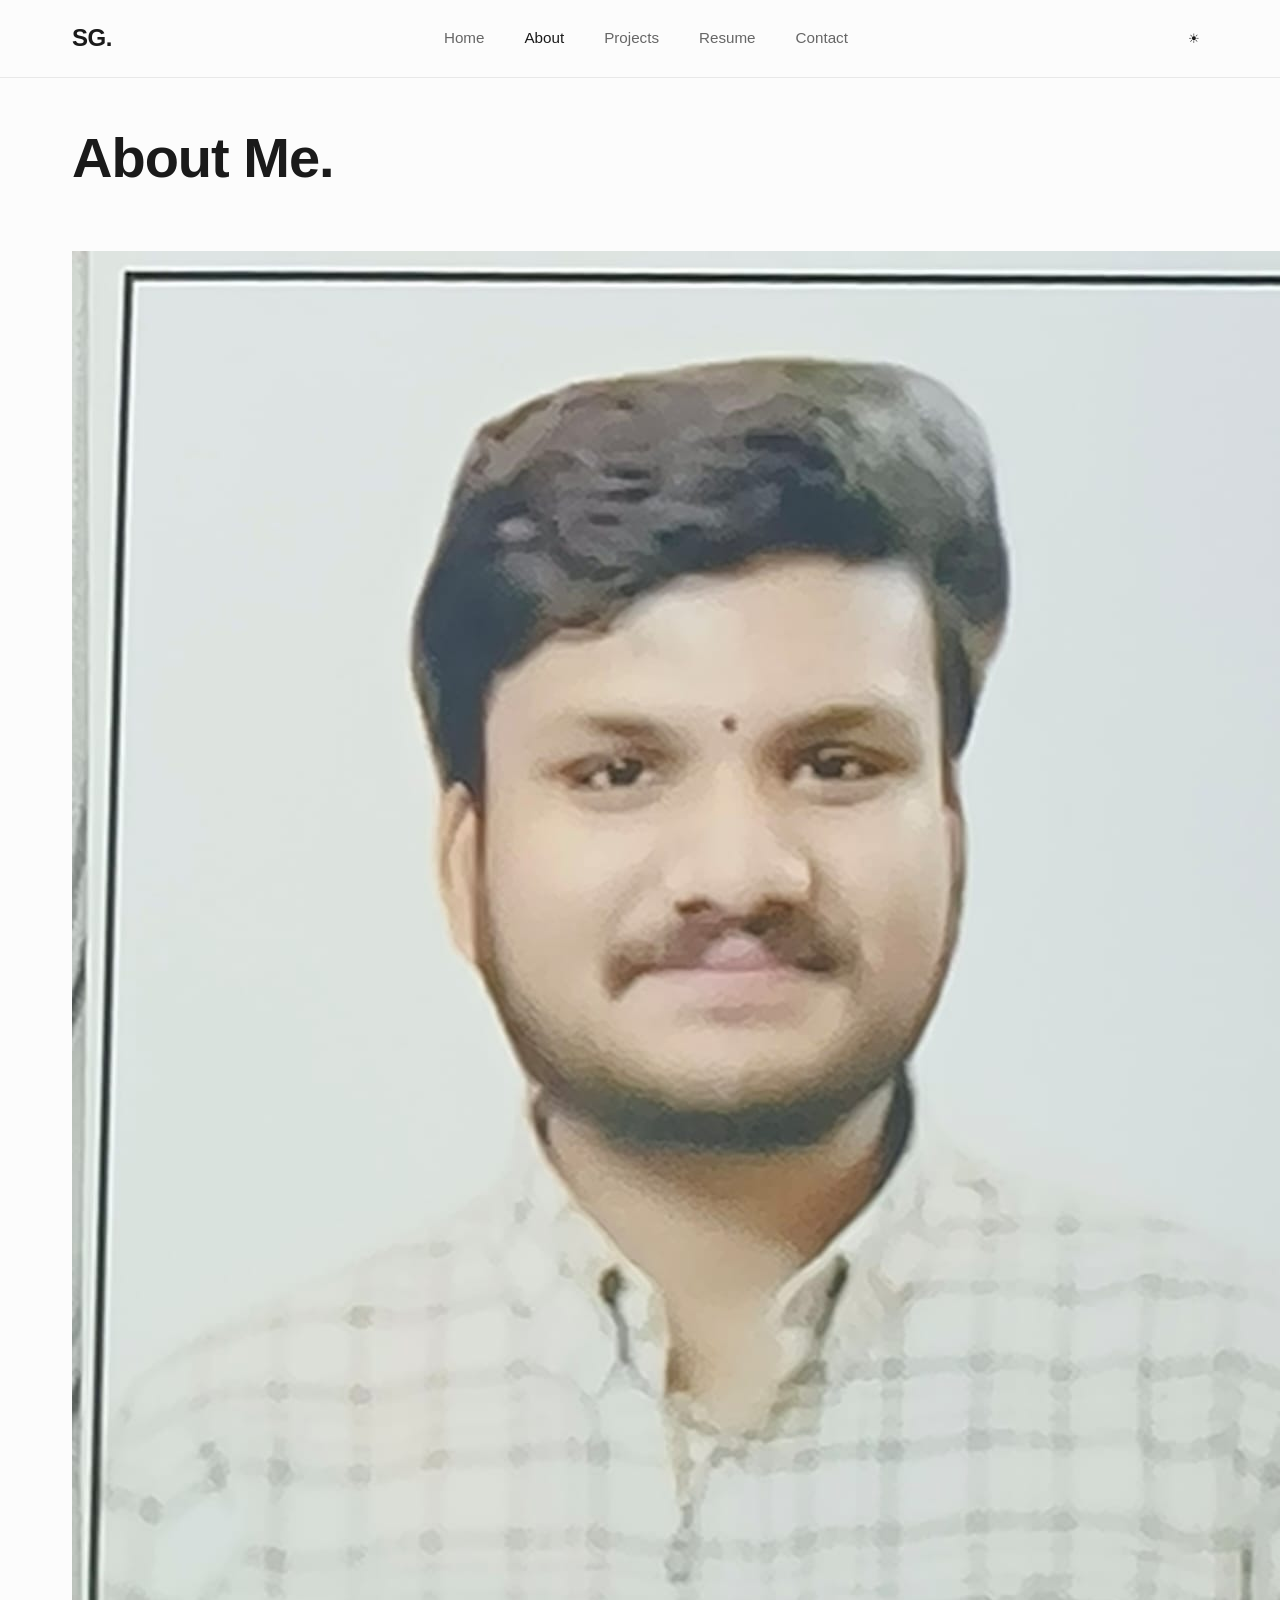
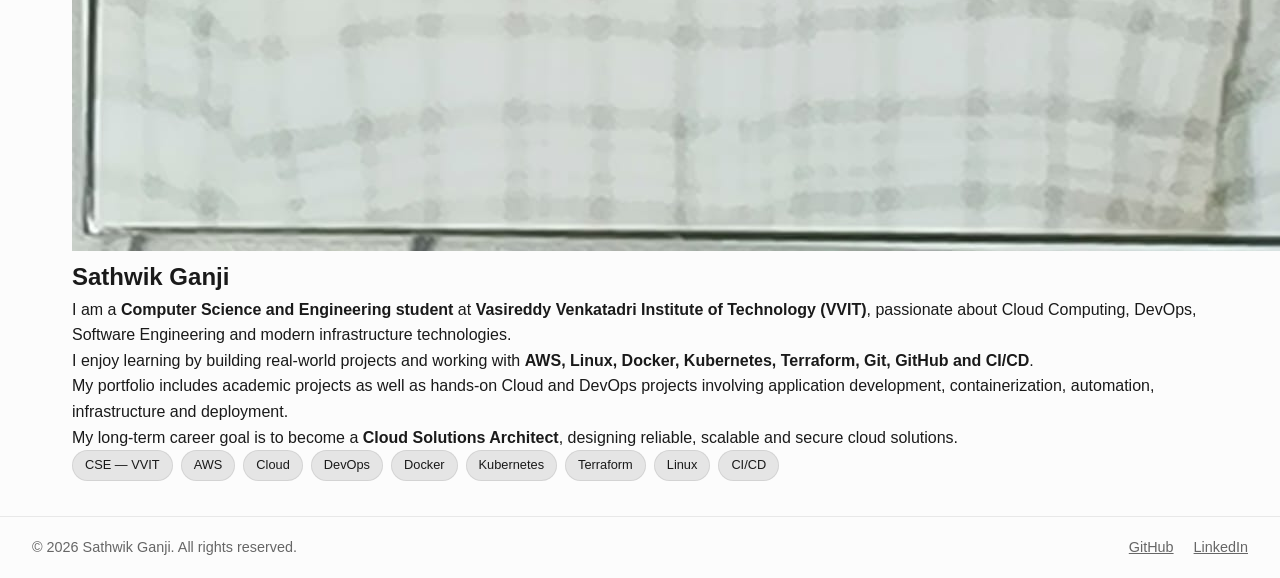
==== commit f7072ecb: "Update About Me with VVIT profile and photo" ====
--- a/about.html
+++ b/about.html
@@ -1,135 +1,135 @@
 <!doctype html>
 <html lang="en" data-theme="dark">
-  <head>
-    <meta charset="UTF-8" />
-    <meta name="viewport" content="width=device-width, initial-scale=1" />
-    <title>About | Sathwik Ganji</title>
+<head>
+  <meta charset="UTF-8">
+  <meta name="viewport" content="width=device-width, initial-scale=1">
 
-    <!-- SEO -->
-    <meta name="description" content="Learn about Sathwik Ganji — a full-stack developer and UX designer with a background in computer science, user experience, and product development." />
-    <meta name="author" content="Sathwik Ganji" />
-    <meta name="robots" content="index, follow" />
-    <link rel="canonical" href="https://sathwik-svg.github.io/portfolio/about.html" />
+  <title>About | Sathwik Ganji</title>
 
-    <!-- Open Graph -->
-    <meta property="og:title" content="About | Sathwik Ganji" />
-    <meta property="og:description" content="Learn about Sathwik Ganji— a full-stack developer and UX designer with a background in computer science and product development." />
-    <meta property="og:type" content="website" />
-    <meta property="og:url" content="https://sathwik-svg.github.io/portfolio/about.html" />
+  <meta name="description" content="About Sathwik Ganji, Computer Science and Engineering student at VVIT focused on Cloud Computing, AWS, DevOps and Software Engineering.">
+  <meta name="author" content="Sathwik Ganji">
 
-    <!-- Fonts -->
-    <link rel="preconnect" href="https://fonts.googleapis.com" />
-    <link rel="preconnect" href="https://fonts.gstatic.com" crossorigin />
-    <link href="https://fonts.googleapis.com/css2?family=Outfit:wght@300;400;500;600;700;800&display=swap" rel="stylesheet" />
+  <link rel="stylesheet" href="assets/css/styles.css">
+</head>
 
-    <!-- Stylesheet -->
-    <link rel="stylesheet" href="assets/css/styles.css" />
-  </head>
-  <body>
-    <nav class="navbar" id="navbar">
-      <div class="nav-container">
-        <a href="index.html" class="nav-brand">AR.</a>
+<body>
 
-        <div class="nav-links" id="nav-links">
-          <a href="index.html" class="active">Home</a>
-          <a href="about.html">About</a>
-          <a href="projects.html">Projects</a>
-          <a href="resume.html">Resume</a>
-          <a href="contact.html">Contact</a>
-        </div>
+<nav class="navbar" id="navbar">
+  <div class="nav-container">
 
-        <div class="nav-controls">
-          <button class="theme-toggle" id="theme-toggle" aria-label="Toggle Theme">
-            <svg id="theme-icon" xmlns="http://www.w3.org/2000/svg" viewBox="0 0 24 24">
-              <path
-                d="M12 2.25a.75.75 0 0 1 .75.75v2.25a.75.75 0 0 1-1.5 0V3a.75.75 0 0 1 .75-.75ZM7.5 12a4.5 4.5 0 1 1 9 0 4.5 4.5 0 0 1-9 0ZM18.894 6.166a.75.75 0 0 0-1.06-1.06l-1.591 1.59a.75.75 0 1 0 1.06 1.061l1.591-1.59ZM21.75 12a.75.75 0 0 1-.75.75h-2.25a.75.75 0 0 1 0-1.5H21a.75.75 0 0 1 .75.75ZM17.834 18.894a.75.75 0 0 0 1.06-1.06l-1.59-1.591a.75.75 0 1 0-1.061 1.06l1.59 1.591ZM12 18.75a.75.75 0 0 1 .75.75V21a.75.75 0 0 1-1.5 0v-1.5a.75.75 0 0 1 .75-.75ZM6.166 18.894a.75.75 0 0 1-1.06-1.06l1.59-1.591a.75.75 0 1 1 1.061 1.06l-1.59 1.591ZM2.25 12a.75.75 0 0 1 .75-.75H5.25a.75.75 0 0 1 0 1.5H3a.75.75 0 0 1-.75-.75ZM6.166 6.166a.75.75 0 0 1 1.06-1.06l1.59 1.591a.75.75 0 1 1-1.061 1.06l-1.59-1.591Z"
-              />
-            </svg>
-          </button>
+    <a href="index.html" class="nav-brand">SG.</a>
 
-          <button class="mobile-toggle" id="mobile-toggle" aria-label="Toggle Menu">
-            <svg xmlns="http://www.w3.org/2000/svg" width="24" height="24" fill="none" viewBox="0 0 24 24" stroke="currentColor" stroke-width="2">
-              <path stroke-linecap="round" stroke-linejoin="round" d="M4 6h16M4 12h16m-7 6h7" />
-            </svg>
-          </button>
-        </div>
-      </div>
-    </nav>
+    <div class="nav-links" id="nav-links">
+      <a href="index.html">Home</a>
+      <a href="about.html" class="active">About</a>
+      <a href="projects.html">Projects</a>
+      <a href="resume.html">Resume</a>
+      <a href="contact.html">Contact</a>
+    </div>
 
-    <main class="page-main">
+    <div class="nav-controls">
+      <button class="theme-toggle" id="theme-toggle" aria-label="Toggle Theme">
+        ☀
+      </button>
+
+      <button class="mobile-toggle" id="mobile-toggle" aria-label="Toggle Menu">
+        ☰
+      </button>
+    </div>
+
+  </div>
+</nav>
+
+<main class="page-main">
+
   <div class="page-container">
+
     <h1 class="page-title">About Me.</h1>
 
     <section class="about-section">
-      <h2>Sathwik Ganji</h2>
 
-      <p>
-        I am a Computer Science and Engineering student at
-        <strong>Vasireddy Venkatadri Institute of Technology (VVIT)</strong>,
-        focused on building practical skills in Cloud Computing, DevOps
-        and Software Engineering.
-      </p>
+      <div class="about-image">
+        <img
+          src="assets/images/profile.jpg"
+          alt="Sathwik Ganji"
+          class="profile-image"
+        >
+      </div>
 
-      <p>
-        My hands-on work includes <strong>AWS, Linux, Docker, Kubernetes,
-        Terraform, Git, GitHub and CI/CD</strong>. I enjoy building,
-        deploying and improving real-world applications and cloud
-        infrastructure using modern engineering practices.
-      </p>
+      <div class="about-content">
 
-      <p>
-        I am continuously developing my technical portfolio through
-        academic projects and independent Cloud and DevOps projects.
-        My long-term goal is to grow into a
-        <strong>Cloud Solutions Architect</strong> and design reliable,
-        scalable and secure cloud solutions.
-      </p>
+        <h2>Sathwik Ganji</h2>
 
-      <p>
-        I believe in learning by building, documenting my work and
-        continuously improving my engineering skills.
-      </p>
+        <p>
+          I am a <strong>Computer Science and Engineering student</strong>
+          at <strong>Vasireddy Venkatadri Institute of Technology (VVIT)</strong>,
+          passionate about Cloud Computing, DevOps, Software Engineering
+          and modern infrastructure technologies.
+        </p>
 
-      <div class="project-tags">
-        <span class="tag">Computer Science Engineering</span>
-        <span class="tag">VVIT</span>
-        <span class="tag">AWS</span>
-        <span class="tag">Cloud</span>
-        <span class="tag">DevOps</span>
-        <span class="tag">Kubernetes</span>
-        <span class="tag">Docker</span>
-        <span class="tag">Terraform</span>
+        <p>
+          I enjoy learning by building real-world projects and working with
+          <strong>AWS, Linux, Docker, Kubernetes, Terraform, Git, GitHub
+          and CI/CD</strong>.
+        </p>
+
+        <p>
+          My portfolio includes academic projects as well as hands-on
+          Cloud and DevOps projects involving application development,
+          containerization, automation, infrastructure and deployment.
+        </p>
+
+        <p>
+          My long-term career goal is to become a
+          <strong>Cloud Solutions Architect</strong>, designing reliable,
+          scalable and secure cloud solutions.
+        </p>
+
+        <div class="project-tags">
+          <span class="tag">CSE — VVIT</span>
+          <span class="tag">AWS</span>
+          <span class="tag">Cloud</span>
+          <span class="tag">DevOps</span>
+          <span class="tag">Docker</span>
+          <span class="tag">Kubernetes</span>
+          <span class="tag">Terraform</span>
+          <span class="tag">Linux</span>
+          <span class="tag">CI/CD</span>
+        </div>
+
       </div>
+
     </section>
+
   </div>
+
 </main>
 
-    <footer>
-      <div class="footer-left">&copy; <span id="year">2026</span> Sathwik Ganji. All rights reserved.</div>
-      <div class="socials">
-        <a href="https://github.com/sathwik-svg" target="_blank" rel="noopener noreferrer" aria-label="GitHub">
-          <svg xmlns="http://www.w3.org/2000/svg" width="20" height="20" viewBox="0 0 24 24" fill="currentColor">
-            <path
-              d="M12 0c-6.626 0-12 5.373-12 12 0 5.302 3.438 9.8 8.207 11.387.599.111.793-.261.793-.577v-2.234c-3.338.726-4.033-1.416-4.033-1.416-.546-1.387-1.333-1.756-1.333-1.756-1.089-.745.083-.729.083-.729 1.205.084 1.839 1.237 1.839 1.237 1.07 1.834 2.807 1.304 3.492.997.107-.775.418-1.305.762-1.604-2.665-.305-5.467-1.334-5.467-5.931 0-1.311.469-2.381 1.236-3.221-.124-.303-.535-1.524.117-3.176 0 0 1.008-.322 3.301 1.23.957-.266 1.983-.399 3.003-.404 1.02.005 2.047.138 3.006.404 2.291-1.552 3.297-1.23 3.297-1.23.653 1.653.242 2.874.118 3.176.77.84 1.235 1.911 1.235 3.221 0 4.609-2.807 5.624-5.479 5.921.43.372.823 1.102.823 2.222v3.293c0 .319.192.694.801.576 4.765-1.589 8.199-6.086 8.199-11.386 0-6.627-5.373-12-12-12z"
-            />
-          </svg>
-        </a>
-        <a href="https://www.linkedin.com/in/sathwik-svg/" target="_blank" rel="noopener noreferrer" aria-label="LinkedIn">
-          <svg xmlns="http://www.w3.org/2000/svg" width="20" height="20" viewBox="0 0 24 24" fill="currentColor"><path d="M19 0h-14c-2.761 0-5 2.239-5 5v14c0 2.761 2.239 5 5 5h14c2.762 0 5-2.239 5-5v-14c0-2.761-2.238-5-5-5zm-11 19h-3v-11h3v11zm-1.5-12.268c-.966 0-1.75-.79-1.75-1.764s.784-1.764 1.75-1.764 1.75.79 1.75 1.764-.783 1.764-1.75 1.764zm13.5 12.268h-3v-5.604c0-3.368-4-3.113-4 0v5.604h-3v-11h3v1.765c1.396-2.586 7-2.777 7 2.476v6.759z" /></svg>
-        </a>
-        <a href="https://twitter.com/sathwik-svg" target="_blank" rel="noopener noreferrer" aria-label="Twitter / X">
-          <svg xmlns="http://www.w3.org/2000/svg" width="20" height="20" viewBox="0 0 24 24" fill="currentColor"><path d="M18.244 2.25h3.308l-7.227 8.26 8.502 11.24H16.17l-4.714-6.231-5.401 6.231H2.741l7.73-8.835L1.254 2.25H8.08l4.259 5.622 5.905-5.622Zm-1.161 17.52h1.833L7.084 4.126H5.117z" /></svg>
-        </a>
-        <a href="https://instagram.com/sathwik-svg" target="_blank" rel="noopener noreferrer" aria-label="Instagram">
-          <svg xmlns="http://www.w3.org/2000/svg" width="20" height="20" viewBox="0 0 24 24" fill="currentColor">
-            <path
-              d="M12 2.163c3.204 0 3.584.012 4.85.07 3.252.148 4.771 1.691 4.919 4.919.058 1.265.069 1.645.069 4.849 0 3.205-.012 3.584-.069 4.849-.149 3.225-1.664 4.771-4.919 4.919-1.266.058-1.644.07-4.85.07-3.204 0-3.584-.012-4.849-.07-3.26-.149-4.771-1.699-4.919-4.92-.058-1.265-.07-1.644-.07-4.849 0-3.204.013-3.583.07-4.849.149-3.227 1.664-4.771 4.919-4.919 1.266-.057 1.645-.069 4.849-.069zM12 0C8.741 0 8.333.014 7.053.072 2.695.272.273 2.69.073 7.052.014 8.333 0 8.741 0 12c0 3.259.014 3.668.072 4.948.2 4.358 2.618 6.78 6.98 6.98C8.333 23.986 8.741 24 12 24c3.259 0 3.668-.014 4.948-.072 4.354-.2 6.782-2.618 6.979-6.98.059-1.28.073-1.689.073-4.948 0-3.259-.014-3.667-.072-4.947-.196-4.354-2.617-6.78-6.979-6.98C15.668.014 15.259 0 12 0zm0 5.838a6.162 6.162 0 1 0 0 12.324 6.162 6.162 0 0 0 0-12.324zM12 16a4 4 0 1 1 0-8 4 4 0 0 1 0 8zm6.406-11.845a1.44 1.44 0 1 0 0 2.881 1.44 1.44 0 0 0 0-2.881z"
-            />
-          </svg>
-        </a>
-      </div>
-    </footer>
+<footer>
+  <div class="footer-left">
+    &copy; <span id="year">2026</span> Sathwik Ganji. All rights reserved.
+  </div>
 
-    <script src="assets/js/scripts.js"></script>
-  </body>
+  <div class="socials">
+
+    <a href="https://github.com/sathwik-svg"
+       target="_blank"
+       rel="noopener noreferrer"
+       aria-label="GitHub">
+      GitHub
+    </a>
+
+    <a href="https://www.linkedin.com/in/sathwik-svg/"
+       target="_blank"
+       rel="noopener noreferrer"
+       aria-label="LinkedIn">
+      LinkedIn
+    </a>
+
+  </div>
+</footer>
+
+<script src="assets/js/scripts.js"></script>
+
+</body>
 </html>
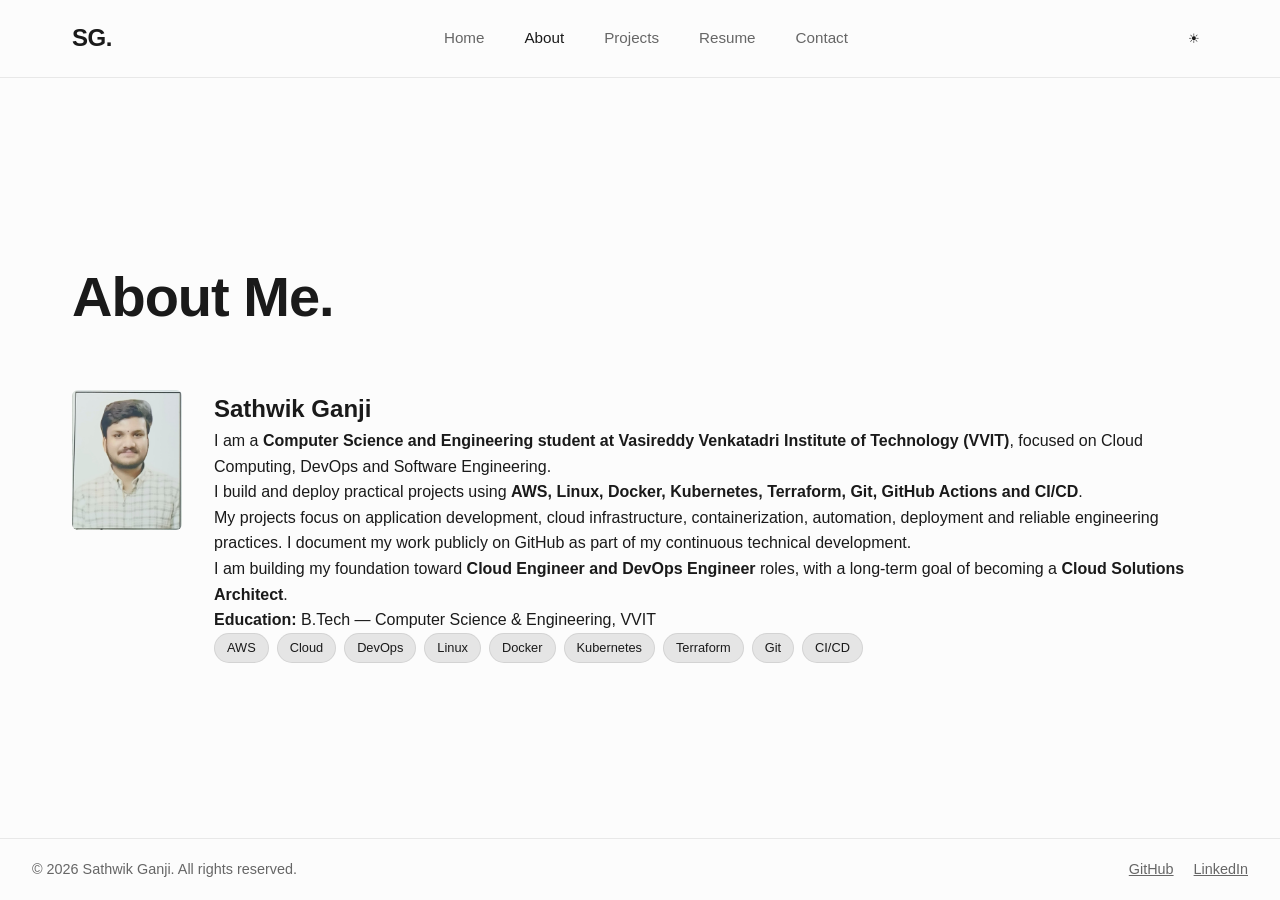
==== commit bbfdab7d: "Improve About Me for Cloud and DevOps career profile" ====
--- a/about.html
+++ b/about.html
@@ -3,12 +3,9 @@
 <head>
   <meta charset="UTF-8">
   <meta name="viewport" content="width=device-width, initial-scale=1">
-
   <title>About | Sathwik Ganji</title>
-
-  <meta name="description" content="About Sathwik Ganji, Computer Science and Engineering student at VVIT focused on Cloud Computing, AWS, DevOps and Software Engineering.">
+  <meta name="description" content="About Sathwik Ganji — Computer Science and Engineering student at VVIT focused on Cloud Computing, DevOps and Software Engineering.">
   <meta name="author" content="Sathwik Ganji">
-
   <link rel="stylesheet" href="assets/css/styles.css">
 </head>
 
@@ -16,7 +13,6 @@
 
 <nav class="navbar" id="navbar">
   <div class="nav-container">
-
     <a href="index.html" class="nav-brand">SG.</a>
 
     <div class="nav-links" id="nav-links">
@@ -28,20 +24,13 @@
     </div>
 
     <div class="nav-controls">
-      <button class="theme-toggle" id="theme-toggle" aria-label="Toggle Theme">
-        ☀
-      </button>
-
-      <button class="mobile-toggle" id="mobile-toggle" aria-label="Toggle Menu">
-        ☰
-      </button>
+      <button class="theme-toggle" id="theme-toggle" aria-label="Toggle Theme">☀</button>
+      <button class="mobile-toggle" id="mobile-toggle" aria-label="Toggle Menu">☰</button>
     </div>
-
   </div>
 </nav>
 
 <main class="page-main">
-
   <div class="page-container">
 
     <h1 class="page-title">About Me.</h1>
@@ -61,39 +50,45 @@
         <h2>Sathwik Ganji</h2>
 
         <p>
-          I am a <strong>Computer Science and Engineering student</strong>
-          at <strong>Vasireddy Venkatadri Institute of Technology (VVIT)</strong>,
-          passionate about Cloud Computing, DevOps, Software Engineering
-          and modern infrastructure technologies.
+          I am a <strong>Computer Science and Engineering student at
+          Vasireddy Venkatadri Institute of Technology (VVIT)</strong>,
+          focused on Cloud Computing, DevOps and Software Engineering.
         </p>
 
         <p>
-          I enjoy learning by building real-world projects and working with
-          <strong>AWS, Linux, Docker, Kubernetes, Terraform, Git, GitHub
-          and CI/CD</strong>.
+          I build and deploy practical projects using
+          <strong>AWS, Linux, Docker, Kubernetes, Terraform, Git,
+          GitHub Actions and CI/CD</strong>.
         </p>
 
         <p>
-          My portfolio includes academic projects as well as hands-on
-          Cloud and DevOps projects involving application development,
-          containerization, automation, infrastructure and deployment.
+          My projects focus on application development, cloud infrastructure,
+          containerization, automation, deployment and reliable engineering
+          practices. I document my work publicly on GitHub as part of my
+          continuous technical development.
         </p>
 
         <p>
-          My long-term career goal is to become a
-          <strong>Cloud Solutions Architect</strong>, designing reliable,
-          scalable and secure cloud solutions.
+          I am building my foundation toward
+          <strong>Cloud Engineer and DevOps Engineer</strong> roles,
+          with a long-term goal of becoming a
+          <strong>Cloud Solutions Architect</strong>.
+        </p>
+
+        <p>
+          <strong>Education:</strong> B.Tech — Computer Science & Engineering,
+          VVIT
         </p>
 
         <div class="project-tags">
-          <span class="tag">CSE — VVIT</span>
           <span class="tag">AWS</span>
           <span class="tag">Cloud</span>
           <span class="tag">DevOps</span>
+          <span class="tag">Linux</span>
           <span class="tag">Docker</span>
           <span class="tag">Kubernetes</span>
           <span class="tag">Terraform</span>
-          <span class="tag">Linux</span>
+          <span class="tag">Git</span>
           <span class="tag">CI/CD</span>
         </div>
 
@@ -102,7 +97,6 @@
     </section>
 
   </div>
-
 </main>
 
 <footer>
@@ -111,21 +105,8 @@
   </div>
 
   <div class="socials">
-
-    <a href="https://github.com/sathwik-svg"
-       target="_blank"
-       rel="noopener noreferrer"
-       aria-label="GitHub">
-      GitHub
-    </a>
-
-    <a href="https://www.linkedin.com/in/sathwik-svg/"
-       target="_blank"
-       rel="noopener noreferrer"
-       aria-label="LinkedIn">
-      LinkedIn
-    </a>
-
+    <a href="https://github.com/sathwik-svg" target="_blank" rel="noopener noreferrer">GitHub</a>
+    <a href="https://www.linkedin.com/in/sathwik-svg/" target="_blank" rel="noopener noreferrer">LinkedIn</a>
   </div>
 </footer>
 
--- a/assets/css/styles.css
+++ b/assets/css/styles.css
@@ -977,3 +977,36 @@
     gap: 1.5rem;
   }
 }
+
+/* About page passport-size profile photo */
+.about-section {
+  display: flex;
+  align-items: flex-start;
+  gap: 32px;
+}
+
+.about-image {
+  flex: 0 0 110px;
+}
+
+.about-image .profile-image {
+  width: 110px;
+  height: 140px;
+  object-fit: cover;
+  border-radius: 6px;
+  display: block;
+}
+
+.about-content {
+  flex: 1;
+}
+
+@media (max-width: 700px) {
+  .about-section {
+    flex-direction: column;
+  }
+
+  .about-image {
+    flex: none;
+  }
+}
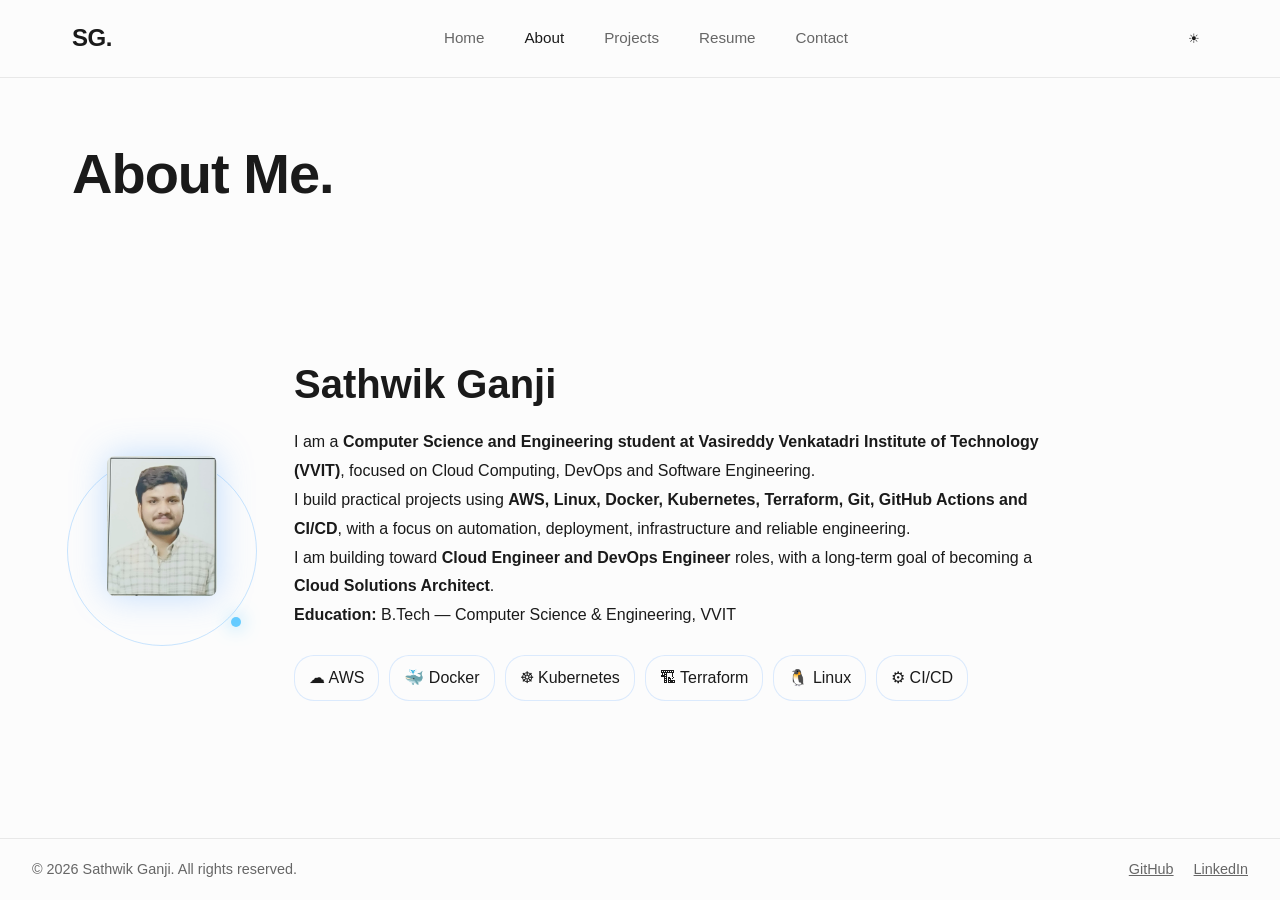
==== commit d472ae3e: "Create animated 3D Cloud DevOps About page" ====
--- a/about.html
+++ b/about.html
@@ -1,116 +1 @@
-<!doctype html>
-<html lang="en" data-theme="dark">
-<head>
-  <meta charset="UTF-8">
-  <meta name="viewport" content="width=device-width, initial-scale=1">
-  <title>About | Sathwik Ganji</title>
-  <meta name="description" content="About Sathwik Ganji — Computer Science and Engineering student at VVIT focused on Cloud Computing, DevOps and Software Engineering.">
-  <meta name="author" content="Sathwik Ganji">
-  <link rel="stylesheet" href="assets/css/styles.css">
-</head>
-
-<body>
-
-<nav class="navbar" id="navbar">
-  <div class="nav-container">
-    <a href="index.html" class="nav-brand">SG.</a>
-
-    <div class="nav-links" id="nav-links">
-      <a href="index.html">Home</a>
-      <a href="about.html" class="active">About</a>
-      <a href="projects.html">Projects</a>
-      <a href="resume.html">Resume</a>
-      <a href="contact.html">Contact</a>
-    </div>
-
-    <div class="nav-controls">
-      <button class="theme-toggle" id="theme-toggle" aria-label="Toggle Theme">☀</button>
-      <button class="mobile-toggle" id="mobile-toggle" aria-label="Toggle Menu">☰</button>
-    </div>
-  </div>
-</nav>
-
-<main class="page-main">
-  <div class="page-container">
-
-    <h1 class="page-title">About Me.</h1>
-
-    <section class="about-section">
-
-      <div class="about-image">
-        <img
-          src="assets/images/profile.jpg"
-          alt="Sathwik Ganji"
-          class="profile-image"
-        >
-      </div>
-
-      <div class="about-content">
-
-        <h2>Sathwik Ganji</h2>
-
-        <p>
-          I am a <strong>Computer Science and Engineering student at
-          Vasireddy Venkatadri Institute of Technology (VVIT)</strong>,
-          focused on Cloud Computing, DevOps and Software Engineering.
-        </p>
-
-        <p>
-          I build and deploy practical projects using
-          <strong>AWS, Linux, Docker, Kubernetes, Terraform, Git,
-          GitHub Actions and CI/CD</strong>.
-        </p>
-
-        <p>
-          My projects focus on application development, cloud infrastructure,
-          containerization, automation, deployment and reliable engineering
-          practices. I document my work publicly on GitHub as part of my
-          continuous technical development.
-        </p>
-
-        <p>
-          I am building my foundation toward
-          <strong>Cloud Engineer and DevOps Engineer</strong> roles,
-          with a long-term goal of becoming a
-          <strong>Cloud Solutions Architect</strong>.
-        </p>
-
-        <p>
-          <strong>Education:</strong> B.Tech — Computer Science & Engineering,
-          VVIT
-        </p>
-
-        <div class="project-tags">
-          <span class="tag">AWS</span>
-          <span class="tag">Cloud</span>
-          <span class="tag">DevOps</span>
-          <span class="tag">Linux</span>
-          <span class="tag">Docker</span>
-          <span class="tag">Kubernetes</span>
-          <span class="tag">Terraform</span>
-          <span class="tag">Git</span>
-          <span class="tag">CI/CD</span>
-        </div>
-
-      </div>
-
-    </section>
-
-  </div>
-</main>
-
-<footer>
-  <div class="footer-left">
-    &copy; <span id="year">2026</span> Sathwik Ganji. All rights reserved.
-  </div>
-
-  <div class="socials">
-    <a href="https://github.com/sathwik-svg" target="_blank" rel="noopener noreferrer">GitHub</a>
-    <a href="https://www.linkedin.com/in/sathwik-svg/" target="_blank" rel="noopener noreferrer">LinkedIn</a>
-  </div>
-</footer>
-
-<script src="assets/js/scripts.js"></script>
-
-</body>
-</html>
+<!doctype html><html lang="en" data-theme="dark"><head><meta charset="UTF-8"><meta name="viewport" content="width=device-width,initial-scale=1"><title>About | Sathwik Ganji</title><meta name="description" content="Sathwik Ganji — Computer Science and Engineering student at VVIT focused on Cloud Computing, DevOps and Software Engineering."><link rel="stylesheet" href="assets/css/styles.css"><style>.about-hero{display:grid;grid-template-columns:180px 1fr;gap:42px;align-items:center;min-height:520px}.profile-wrap{position:relative;display:flex;justify-content:center}.profile-image{width:110px;height:140px;object-fit:cover;border-radius:8px;position:relative;z-index:3;box-shadow:0 0 35px rgba(80,160,255,.35);animation:float 4s ease-in-out infinite}.orbit{position:absolute;width:190px;height:190px;border:1px solid rgba(100,180,255,.35);border-radius:50%;animation:spin 12s linear infinite}.orbit:before,.orbit:after{content:"";position:absolute;width:10px;height:10px;border-radius:50%;background:#6cf;box-shadow:0 0 18px #6cf}.orbit:before{top:8px;left:50%}.orbit:after{bottom:18px;right:15px}.about-content h2{font-size:2.5rem;margin-bottom:12px}.about-content p{line-height:1.8;max-width:760px}.tech-orbit{display:flex;flex-wrap:wrap;gap:10px;margin-top:25px}.tech{padding:9px 14px;border:1px solid rgba(120,180,255,.25);border-radius:20px;background:rgba(255,255,255,.04);animation:breathe 3s ease-in-out infinite}.tech:nth-child(2){animation-delay:.3s}.tech:nth-child(3){animation-delay:.6s}.tech:nth-child(4){animation-delay:.9s}.tech:nth-child(5){animation-delay:1.2s}.tech:nth-child(6){animation-delay:1.5s}@keyframes float{0%,100%{transform:translateY(0) rotateY(0)}50%{transform:translateY(-10px) rotateY(8deg)}}@keyframes spin{to{transform:rotate(360deg)}}@keyframes breathe{0%,100%{transform:translateY(0);opacity:.75}50%{transform:translateY(-5px);opacity:1}}@media(max-width:700px){.about-hero{grid-template-columns:1fr;text-align:center;min-height:auto;padding:30px 0}.about-content p{margin-left:auto;margin-right:auto}.tech-orbit{justify-content:center}}</style></head><body><nav class="navbar" id="navbar"><div class="nav-container"><a href="index.html" class="nav-brand">SG.</a><div class="nav-links" id="nav-links"><a href="index.html">Home</a><a href="about.html" class="active">About</a><a href="projects.html">Projects</a><a href="resume.html">Resume</a><a href="contact.html">Contact</a></div><div class="nav-controls"><button class="theme-toggle" id="theme-toggle" aria-label="Toggle Theme">☀</button><button class="mobile-toggle" id="mobile-toggle" aria-label="Toggle Menu">☰</button></div></div></nav><main class="page-main"><div class="page-container"><h1 class="page-title">About Me.</h1><section class="about-hero"><div class="profile-wrap"><div class="orbit"></div><img src="assets/images/profile.jpg" alt="Sathwik Ganji" class="profile-image"></div><div class="about-content"><h2>Sathwik Ganji</h2><p>I am a <strong>Computer Science and Engineering student at Vasireddy Venkatadri Institute of Technology (VVIT)</strong>, focused on Cloud Computing, DevOps and Software Engineering.</p><p>I build practical projects using <strong>AWS, Linux, Docker, Kubernetes, Terraform, Git, GitHub Actions and CI/CD</strong>, with a focus on automation, deployment, infrastructure and reliable engineering.</p><p>I am building toward <strong>Cloud Engineer and DevOps Engineer</strong> roles, with a long-term goal of becoming a <strong>Cloud Solutions Architect</strong>.</p><p><strong>Education:</strong> B.Tech — Computer Science & Engineering, VVIT</p><div class="tech-orbit"><span class="tech">☁ AWS</span><span class="tech">🐳 Docker</span><span class="tech">☸ Kubernetes</span><span class="tech">🏗 Terraform</span><span class="tech">🐧 Linux</span><span class="tech">⚙ CI/CD</span></div></div></section></div></main><footer><div class="footer-left">&copy; <span id="year">2026</span> Sathwik Ganji. All rights reserved.</div><div class="socials"><a href="https://github.com/sathwik-svg" target="_blank" rel="noopener noreferrer">GitHub</a><a href="https://www.linkedin.com/in/sathwik-svg/" target="_blank" rel="noopener noreferrer">LinkedIn</a></div></footer><script src="assets/js/scripts.js"></script></body></html>
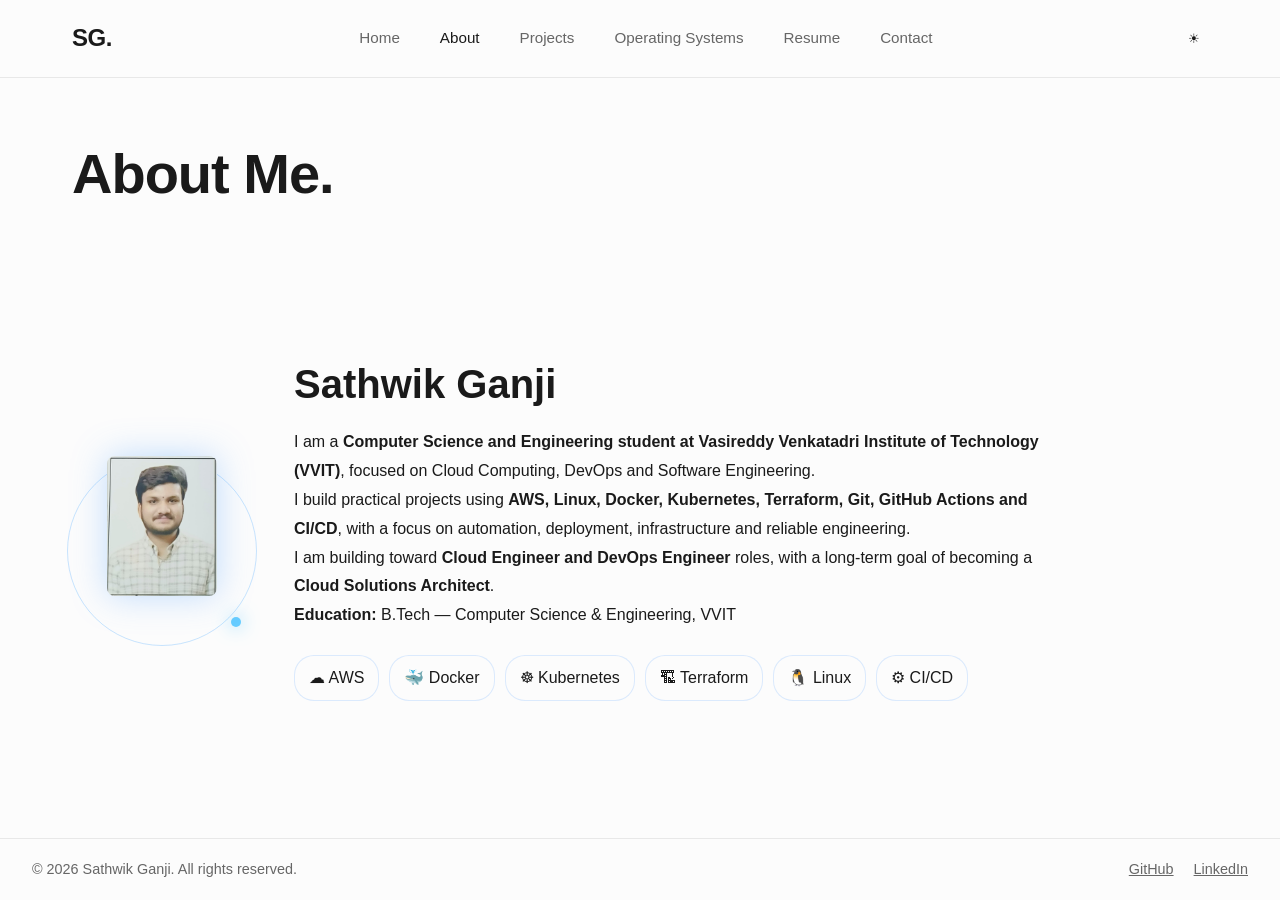
==== commit 0f93e34d: "Add Operating Systems navigation" ====
--- a/about.html
+++ b/about.html
@@ -1 +1 @@
-<!doctype html><html lang="en" data-theme="dark"><head><meta charset="UTF-8"><meta name="viewport" content="width=device-width,initial-scale=1"><title>About | Sathwik Ganji</title><meta name="description" content="Sathwik Ganji — Computer Science and Engineering student at VVIT focused on Cloud Computing, DevOps and Software Engineering."><link rel="stylesheet" href="assets/css/styles.css"><style>.about-hero{display:grid;grid-template-columns:180px 1fr;gap:42px;align-items:center;min-height:520px}.profile-wrap{position:relative;display:flex;justify-content:center}.profile-image{width:110px;height:140px;object-fit:cover;border-radius:8px;position:relative;z-index:3;box-shadow:0 0 35px rgba(80,160,255,.35);animation:float 4s ease-in-out infinite}.orbit{position:absolute;width:190px;height:190px;border:1px solid rgba(100,180,255,.35);border-radius:50%;animation:spin 12s linear infinite}.orbit:before,.orbit:after{content:"";position:absolute;width:10px;height:10px;border-radius:50%;background:#6cf;box-shadow:0 0 18px #6cf}.orbit:before{top:8px;left:50%}.orbit:after{bottom:18px;right:15px}.about-content h2{font-size:2.5rem;margin-bottom:12px}.about-content p{line-height:1.8;max-width:760px}.tech-orbit{display:flex;flex-wrap:wrap;gap:10px;margin-top:25px}.tech{padding:9px 14px;border:1px solid rgba(120,180,255,.25);border-radius:20px;background:rgba(255,255,255,.04);animation:breathe 3s ease-in-out infinite}.tech:nth-child(2){animation-delay:.3s}.tech:nth-child(3){animation-delay:.6s}.tech:nth-child(4){animation-delay:.9s}.tech:nth-child(5){animation-delay:1.2s}.tech:nth-child(6){animation-delay:1.5s}@keyframes float{0%,100%{transform:translateY(0) rotateY(0)}50%{transform:translateY(-10px) rotateY(8deg)}}@keyframes spin{to{transform:rotate(360deg)}}@keyframes breathe{0%,100%{transform:translateY(0);opacity:.75}50%{transform:translateY(-5px);opacity:1}}@media(max-width:700px){.about-hero{grid-template-columns:1fr;text-align:center;min-height:auto;padding:30px 0}.about-content p{margin-left:auto;margin-right:auto}.tech-orbit{justify-content:center}}</style></head><body><nav class="navbar" id="navbar"><div class="nav-container"><a href="index.html" class="nav-brand">SG.</a><div class="nav-links" id="nav-links"><a href="index.html">Home</a><a href="about.html" class="active">About</a><a href="projects.html">Projects</a><a href="resume.html">Resume</a><a href="contact.html">Contact</a></div><div class="nav-controls"><button class="theme-toggle" id="theme-toggle" aria-label="Toggle Theme">☀</button><button class="mobile-toggle" id="mobile-toggle" aria-label="Toggle Menu">☰</button></div></div></nav><main class="page-main"><div class="page-container"><h1 class="page-title">About Me.</h1><section class="about-hero"><div class="profile-wrap"><div class="orbit"></div><img src="assets/images/profile.jpg" alt="Sathwik Ganji" class="profile-image"></div><div class="about-content"><h2>Sathwik Ganji</h2><p>I am a <strong>Computer Science and Engineering student at Vasireddy Venkatadri Institute of Technology (VVIT)</strong>, focused on Cloud Computing, DevOps and Software Engineering.</p><p>I build practical projects using <strong>AWS, Linux, Docker, Kubernetes, Terraform, Git, GitHub Actions and CI/CD</strong>, with a focus on automation, deployment, infrastructure and reliable engineering.</p><p>I am building toward <strong>Cloud Engineer and DevOps Engineer</strong> roles, with a long-term goal of becoming a <strong>Cloud Solutions Architect</strong>.</p><p><strong>Education:</strong> B.Tech — Computer Science & Engineering, VVIT</p><div class="tech-orbit"><span class="tech">☁ AWS</span><span class="tech">🐳 Docker</span><span class="tech">☸ Kubernetes</span><span class="tech">🏗 Terraform</span><span class="tech">🐧 Linux</span><span class="tech">⚙ CI/CD</span></div></div></section></div></main><footer><div class="footer-left">&copy; <span id="year">2026</span> Sathwik Ganji. All rights reserved.</div><div class="socials"><a href="https://github.com/sathwik-svg" target="_blank" rel="noopener noreferrer">GitHub</a><a href="https://www.linkedin.com/in/sathwik-svg/" target="_blank" rel="noopener noreferrer">LinkedIn</a></div></footer><script src="assets/js/scripts.js"></script></body></html>
+<!doctype html><html lang="en" data-theme="dark"><head><meta charset="UTF-8"><meta name="viewport" content="width=device-width,initial-scale=1"><title>About | Sathwik Ganji</title><meta name="description" content="Sathwik Ganji — Computer Science and Engineering student at VVIT focused on Cloud Computing, DevOps and Software Engineering."><link rel="stylesheet" href="assets/css/styles.css"><style>.about-hero{display:grid;grid-template-columns:180px 1fr;gap:42px;align-items:center;min-height:520px}.profile-wrap{position:relative;display:flex;justify-content:center}.profile-image{width:110px;height:140px;object-fit:cover;border-radius:8px;position:relative;z-index:3;box-shadow:0 0 35px rgba(80,160,255,.35);animation:float 4s ease-in-out infinite}.orbit{position:absolute;width:190px;height:190px;border:1px solid rgba(100,180,255,.35);border-radius:50%;animation:spin 12s linear infinite}.orbit:before,.orbit:after{content:"";position:absolute;width:10px;height:10px;border-radius:50%;background:#6cf;box-shadow:0 0 18px #6cf}.orbit:before{top:8px;left:50%}.orbit:after{bottom:18px;right:15px}.about-content h2{font-size:2.5rem;margin-bottom:12px}.about-content p{line-height:1.8;max-width:760px}.tech-orbit{display:flex;flex-wrap:wrap;gap:10px;margin-top:25px}.tech{padding:9px 14px;border:1px solid rgba(120,180,255,.25);border-radius:20px;background:rgba(255,255,255,.04);animation:breathe 3s ease-in-out infinite}.tech:nth-child(2){animation-delay:.3s}.tech:nth-child(3){animation-delay:.6s}.tech:nth-child(4){animation-delay:.9s}.tech:nth-child(5){animation-delay:1.2s}.tech:nth-child(6){animation-delay:1.5s}@keyframes float{0%,100%{transform:translateY(0) rotateY(0)}50%{transform:translateY(-10px) rotateY(8deg)}}@keyframes spin{to{transform:rotate(360deg)}}@keyframes breathe{0%,100%{transform:translateY(0);opacity:.75}50%{transform:translateY(-5px);opacity:1}}@media(max-width:700px){.about-hero{grid-template-columns:1fr;text-align:center;min-height:auto;padding:30px 0}.about-content p{margin-left:auto;margin-right:auto}.tech-orbit{justify-content:center}}</style></head><body><nav class="navbar" id="navbar"><div class="nav-container"><a href="index.html" class="nav-brand">SG.</a><div class="nav-links" id="nav-links"><a href="index.html">Home</a><a href="about.html" class="active">About</a><a href="projects.html">Projects</a><a href="operating-systems.html">Operating Systems</a><a href="resume.html">Resume</a><a href="contact.html">Contact</a></div><div class="nav-controls"><button class="theme-toggle" id="theme-toggle" aria-label="Toggle Theme">☀</button><button class="mobile-toggle" id="mobile-toggle" aria-label="Toggle Menu">☰</button></div></div></nav><main class="page-main"><div class="page-container"><h1 class="page-title">About Me.</h1><section class="about-hero"><div class="profile-wrap"><div class="orbit"></div><img src="assets/images/profile.jpg" alt="Sathwik Ganji" class="profile-image"></div><div class="about-content"><h2>Sathwik Ganji</h2><p>I am a <strong>Computer Science and Engineering student at Vasireddy Venkatadri Institute of Technology (VVIT)</strong>, focused on Cloud Computing, DevOps and Software Engineering.</p><p>I build practical projects using <strong>AWS, Linux, Docker, Kubernetes, Terraform, Git, GitHub Actions and CI/CD</strong>, with a focus on automation, deployment, infrastructure and reliable engineering.</p><p>I am building toward <strong>Cloud Engineer and DevOps Engineer</strong> roles, with a long-term goal of becoming a <strong>Cloud Solutions Architect</strong>.</p><p><strong>Education:</strong> B.Tech — Computer Science & Engineering, VVIT</p><div class="tech-orbit"><span class="tech">☁ AWS</span><span class="tech">🐳 Docker</span><span class="tech">☸ Kubernetes</span><span class="tech">🏗 Terraform</span><span class="tech">🐧 Linux</span><span class="tech">⚙ CI/CD</span></div></div></section></div></main><footer><div class="footer-left">&copy; <span id="year">2026</span> Sathwik Ganji. All rights reserved.</div><div class="socials"><a href="https://github.com/sathwik-svg" target="_blank" rel="noopener noreferrer">GitHub</a><a href="https://www.linkedin.com/in/sathwik-svg/" target="_blank" rel="noopener noreferrer">LinkedIn</a></div></footer><script src="assets/js/scripts.js"></script></body></html>
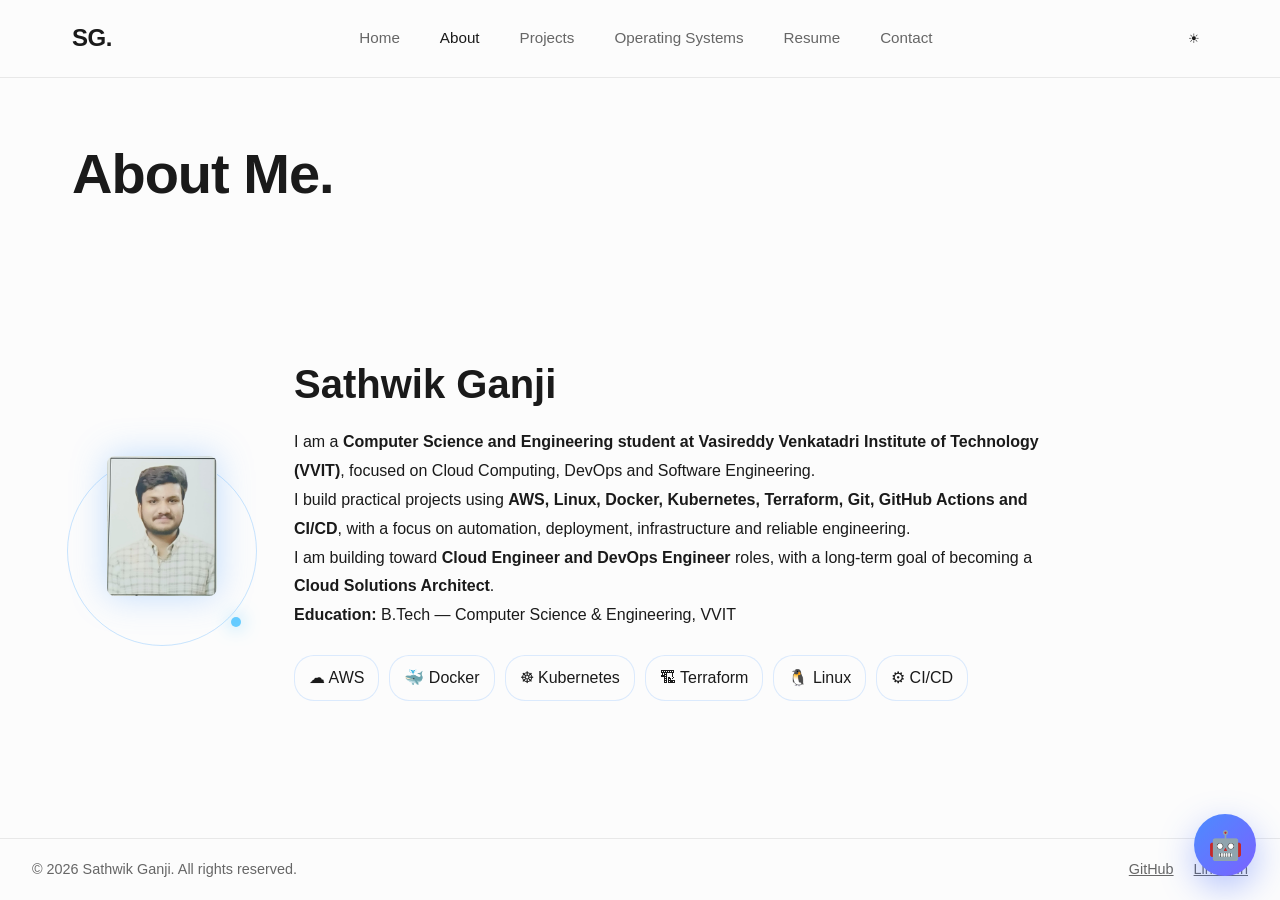
==== commit 08d46041: "Add floating portfolio AI assistant" ====
--- a/about.html
+++ b/about.html
@@ -1 +1 @@
-<!doctype html><html lang="en" data-theme="dark"><head><meta charset="UTF-8"><meta name="viewport" content="width=device-width,initial-scale=1"><title>About | Sathwik Ganji</title><meta name="description" content="Sathwik Ganji — Computer Science and Engineering student at VVIT focused on Cloud Computing, DevOps and Software Engineering."><link rel="stylesheet" href="assets/css/styles.css"><style>.about-hero{display:grid;grid-template-columns:180px 1fr;gap:42px;align-items:center;min-height:520px}.profile-wrap{position:relative;display:flex;justify-content:center}.profile-image{width:110px;height:140px;object-fit:cover;border-radius:8px;position:relative;z-index:3;box-shadow:0 0 35px rgba(80,160,255,.35);animation:float 4s ease-in-out infinite}.orbit{position:absolute;width:190px;height:190px;border:1px solid rgba(100,180,255,.35);border-radius:50%;animation:spin 12s linear infinite}.orbit:before,.orbit:after{content:"";position:absolute;width:10px;height:10px;border-radius:50%;background:#6cf;box-shadow:0 0 18px #6cf}.orbit:before{top:8px;left:50%}.orbit:after{bottom:18px;right:15px}.about-content h2{font-size:2.5rem;margin-bottom:12px}.about-content p{line-height:1.8;max-width:760px}.tech-orbit{display:flex;flex-wrap:wrap;gap:10px;margin-top:25px}.tech{padding:9px 14px;border:1px solid rgba(120,180,255,.25);border-radius:20px;background:rgba(255,255,255,.04);animation:breathe 3s ease-in-out infinite}.tech:nth-child(2){animation-delay:.3s}.tech:nth-child(3){animation-delay:.6s}.tech:nth-child(4){animation-delay:.9s}.tech:nth-child(5){animation-delay:1.2s}.tech:nth-child(6){animation-delay:1.5s}@keyframes float{0%,100%{transform:translateY(0) rotateY(0)}50%{transform:translateY(-10px) rotateY(8deg)}}@keyframes spin{to{transform:rotate(360deg)}}@keyframes breathe{0%,100%{transform:translateY(0);opacity:.75}50%{transform:translateY(-5px);opacity:1}}@media(max-width:700px){.about-hero{grid-template-columns:1fr;text-align:center;min-height:auto;padding:30px 0}.about-content p{margin-left:auto;margin-right:auto}.tech-orbit{justify-content:center}}</style></head><body><nav class="navbar" id="navbar"><div class="nav-container"><a href="index.html" class="nav-brand">SG.</a><div class="nav-links" id="nav-links"><a href="index.html">Home</a><a href="about.html" class="active">About</a><a href="projects.html">Projects</a><a href="operating-systems.html">Operating Systems</a><a href="resume.html">Resume</a><a href="contact.html">Contact</a></div><div class="nav-controls"><button class="theme-toggle" id="theme-toggle" aria-label="Toggle Theme">☀</button><button class="mobile-toggle" id="mobile-toggle" aria-label="Toggle Menu">☰</button></div></div></nav><main class="page-main"><div class="page-container"><h1 class="page-title">About Me.</h1><section class="about-hero"><div class="profile-wrap"><div class="orbit"></div><img src="assets/images/profile.jpg" alt="Sathwik Ganji" class="profile-image"></div><div class="about-content"><h2>Sathwik Ganji</h2><p>I am a <strong>Computer Science and Engineering student at Vasireddy Venkatadri Institute of Technology (VVIT)</strong>, focused on Cloud Computing, DevOps and Software Engineering.</p><p>I build practical projects using <strong>AWS, Linux, Docker, Kubernetes, Terraform, Git, GitHub Actions and CI/CD</strong>, with a focus on automation, deployment, infrastructure and reliable engineering.</p><p>I am building toward <strong>Cloud Engineer and DevOps Engineer</strong> roles, with a long-term goal of becoming a <strong>Cloud Solutions Architect</strong>.</p><p><strong>Education:</strong> B.Tech — Computer Science & Engineering, VVIT</p><div class="tech-orbit"><span class="tech">☁ AWS</span><span class="tech">🐳 Docker</span><span class="tech">☸ Kubernetes</span><span class="tech">🏗 Terraform</span><span class="tech">🐧 Linux</span><span class="tech">⚙ CI/CD</span></div></div></section></div></main><footer><div class="footer-left">&copy; <span id="year">2026</span> Sathwik Ganji. All rights reserved.</div><div class="socials"><a href="https://github.com/sathwik-svg" target="_blank" rel="noopener noreferrer">GitHub</a><a href="https://www.linkedin.com/in/sathwik-svg/" target="_blank" rel="noopener noreferrer">LinkedIn</a></div></footer><script src="assets/js/scripts.js"></script></body></html>
+<!doctype html><html lang="en" data-theme="dark"><head><meta charset="UTF-8"><meta name="viewport" content="width=device-width,initial-scale=1"><title>About | Sathwik Ganji</title><meta name="description" content="Sathwik Ganji — Computer Science and Engineering student at VVIT focused on Cloud Computing, DevOps and Software Engineering."><link rel="stylesheet" href="assets/css/styles.css"><style>.about-hero{display:grid;grid-template-columns:180px 1fr;gap:42px;align-items:center;min-height:520px}.profile-wrap{position:relative;display:flex;justify-content:center}.profile-image{width:110px;height:140px;object-fit:cover;border-radius:8px;position:relative;z-index:3;box-shadow:0 0 35px rgba(80,160,255,.35);animation:float 4s ease-in-out infinite}.orbit{position:absolute;width:190px;height:190px;border:1px solid rgba(100,180,255,.35);border-radius:50%;animation:spin 12s linear infinite}.orbit:before,.orbit:after{content:"";position:absolute;width:10px;height:10px;border-radius:50%;background:#6cf;box-shadow:0 0 18px #6cf}.orbit:before{top:8px;left:50%}.orbit:after{bottom:18px;right:15px}.about-content h2{font-size:2.5rem;margin-bottom:12px}.about-content p{line-height:1.8;max-width:760px}.tech-orbit{display:flex;flex-wrap:wrap;gap:10px;margin-top:25px}.tech{padding:9px 14px;border:1px solid rgba(120,180,255,.25);border-radius:20px;background:rgba(255,255,255,.04);animation:breathe 3s ease-in-out infinite}.tech:nth-child(2){animation-delay:.3s}.tech:nth-child(3){animation-delay:.6s}.tech:nth-child(4){animation-delay:.9s}.tech:nth-child(5){animation-delay:1.2s}.tech:nth-child(6){animation-delay:1.5s}@keyframes float{0%,100%{transform:translateY(0) rotateY(0)}50%{transform:translateY(-10px) rotateY(8deg)}}@keyframes spin{to{transform:rotate(360deg)}}@keyframes breathe{0%,100%{transform:translateY(0);opacity:.75}50%{transform:translateY(-5px);opacity:1}}@media(max-width:700px){.about-hero{grid-template-columns:1fr;text-align:center;min-height:auto;padding:30px 0}.about-content p{margin-left:auto;margin-right:auto}.tech-orbit{justify-content:center}}</style><link rel="stylesheet" href="assets/css/ai-assistant.css"></head><body><nav class="navbar" id="navbar"><div class="nav-container"><a href="index.html" class="nav-brand">SG.</a><div class="nav-links" id="nav-links"><a href="index.html">Home</a><a href="about.html" class="active">About</a><a href="projects.html">Projects</a><a href="operating-systems.html">Operating Systems</a><a href="resume.html">Resume</a><a href="contact.html">Contact</a></div><div class="nav-controls"><button class="theme-toggle" id="theme-toggle" aria-label="Toggle Theme">☀</button><button class="mobile-toggle" id="mobile-toggle" aria-label="Toggle Menu">☰</button></div></div></nav><main class="page-main"><div class="page-container"><h1 class="page-title">About Me.</h1><section class="about-hero"><div class="profile-wrap"><div class="orbit"></div><img src="assets/images/profile.jpg" alt="Sathwik Ganji" class="profile-image"></div><div class="about-content"><h2>Sathwik Ganji</h2><p>I am a <strong>Computer Science and Engineering student at Vasireddy Venkatadri Institute of Technology (VVIT)</strong>, focused on Cloud Computing, DevOps and Software Engineering.</p><p>I build practical projects using <strong>AWS, Linux, Docker, Kubernetes, Terraform, Git, GitHub Actions and CI/CD</strong>, with a focus on automation, deployment, infrastructure and reliable engineering.</p><p>I am building toward <strong>Cloud Engineer and DevOps Engineer</strong> roles, with a long-term goal of becoming a <strong>Cloud Solutions Architect</strong>.</p><p><strong>Education:</strong> B.Tech — Computer Science & Engineering, VVIT</p><div class="tech-orbit"><span class="tech">☁ AWS</span><span class="tech">🐳 Docker</span><span class="tech">☸ Kubernetes</span><span class="tech">🏗 Terraform</span><span class="tech">🐧 Linux</span><span class="tech">⚙ CI/CD</span></div></div></section></div></main><footer><div class="footer-left">&copy; <span id="year">2026</span> Sathwik Ganji. All rights reserved.</div><div class="socials"><a href="https://github.com/sathwik-svg" target="_blank" rel="noopener noreferrer">GitHub</a><a href="https://www.linkedin.com/in/sathwik-svg/" target="_blank" rel="noopener noreferrer">LinkedIn</a></div></footer><script src="assets/js/scripts.js"></script><script src="assets/js/ai-assistant.js"></script></body></html>
--- a/assets/css/ai-assistant.css
+++ b/assets/css/ai-assistant.css
@@ -0,0 +1,168 @@
+#ai-assistant-button{
+  position:fixed;
+  right:24px;
+  bottom:24px;
+  width:62px;
+  height:62px;
+  border:0;
+  border-radius:50%;
+  cursor:pointer;
+  z-index:9999;
+  font-size:28px;
+  background:linear-gradient(135deg,#4b8cff,#7b61ff);
+  color:#fff;
+  box-shadow:0 12px 35px rgba(70,110,255,.4);
+  transition:.3s ease;
+}
+
+#ai-assistant-button:hover{
+  transform:translateY(-5px) scale(1.05);
+  box-shadow:0 18px 45px rgba(70,110,255,.55);
+}
+
+#ai-assistant-window{
+  position:fixed;
+  right:24px;
+  bottom:98px;
+  width:360px;
+  max-width:calc(100vw - 32px);
+  height:520px;
+  max-height:calc(100vh - 130px);
+  z-index:9998;
+  display:none;
+  flex-direction:column;
+  overflow:hidden;
+  border:1px solid rgba(120,180,255,.25);
+  border-radius:22px;
+  background:rgba(15,20,35,.96);
+  backdrop-filter:blur(18px);
+  box-shadow:0 25px 70px rgba(0,0,0,.45);
+}
+
+#ai-assistant-window.ai-open{
+  display:flex;
+  animation:aiOpen .25s ease;
+}
+
+@keyframes aiOpen{
+  from{opacity:0;transform:translateY(15px) scale(.96)}
+  to{opacity:1;transform:translateY(0) scale(1)}
+}
+
+.ai-header{
+  display:flex;
+  align-items:center;
+  justify-content:space-between;
+  padding:18px 20px;
+  border-bottom:1px solid rgba(255,255,255,.1);
+}
+
+.ai-title{
+  display:flex;
+  align-items:center;
+  gap:10px;
+}
+
+.ai-icon{
+  font-size:25px;
+}
+
+.ai-title strong{
+  display:block;
+  font-size:1rem;
+}
+
+.ai-status{
+  display:block;
+  margin-top:3px;
+  font-size:.72rem;
+  opacity:.6;
+}
+
+.ai-close{
+  border:0;
+  background:transparent;
+  color:inherit;
+  font-size:22px;
+  cursor:pointer;
+}
+
+.ai-messages{
+  flex:1;
+  overflow-y:auto;
+  padding:18px;
+}
+
+.ai-message{
+  max-width:85%;
+  margin-bottom:12px;
+  padding:11px 14px;
+  border-radius:15px;
+  font-size:.9rem;
+  line-height:1.5;
+  white-space:pre-wrap;
+}
+
+.ai-message.bot{
+  background:rgba(255,255,255,.07);
+  border-bottom-left-radius:5px;
+}
+
+.ai-message.user{
+  margin-left:auto;
+  background:linear-gradient(135deg,#4b8cff,#7b61ff);
+  border-bottom-right-radius:5px;
+}
+
+.ai-input-area{
+  display:flex;
+  gap:8px;
+  padding:14px;
+  border-top:1px solid rgba(255,255,255,.1);
+}
+
+#ai-assistant-input{
+  flex:1;
+  min-width:0;
+  padding:12px 14px;
+  border:1px solid rgba(120,180,255,.2);
+  border-radius:12px;
+  outline:none;
+  background:rgba(255,255,255,.06);
+  color:inherit;
+  font:inherit;
+}
+
+#ai-assistant-send{
+  width:45px;
+  border:0;
+  border-radius:12px;
+  cursor:pointer;
+  background:linear-gradient(135deg,#4b8cff,#7b61ff);
+  color:#fff;
+  font-size:18px;
+}
+
+#ai-assistant-send:disabled{
+  opacity:.5;
+  cursor:not-allowed;
+}
+
+.ai-typing{
+  opacity:.6;
+  font-style:italic;
+}
+
+@media(max-width:500px){
+  #ai-assistant-button{
+    right:16px;
+    bottom:16px;
+  }
+
+  #ai-assistant-window{
+    right:10px;
+    bottom:88px;
+    width:calc(100vw - 20px);
+    height:calc(100vh - 110px);
+  }
+}
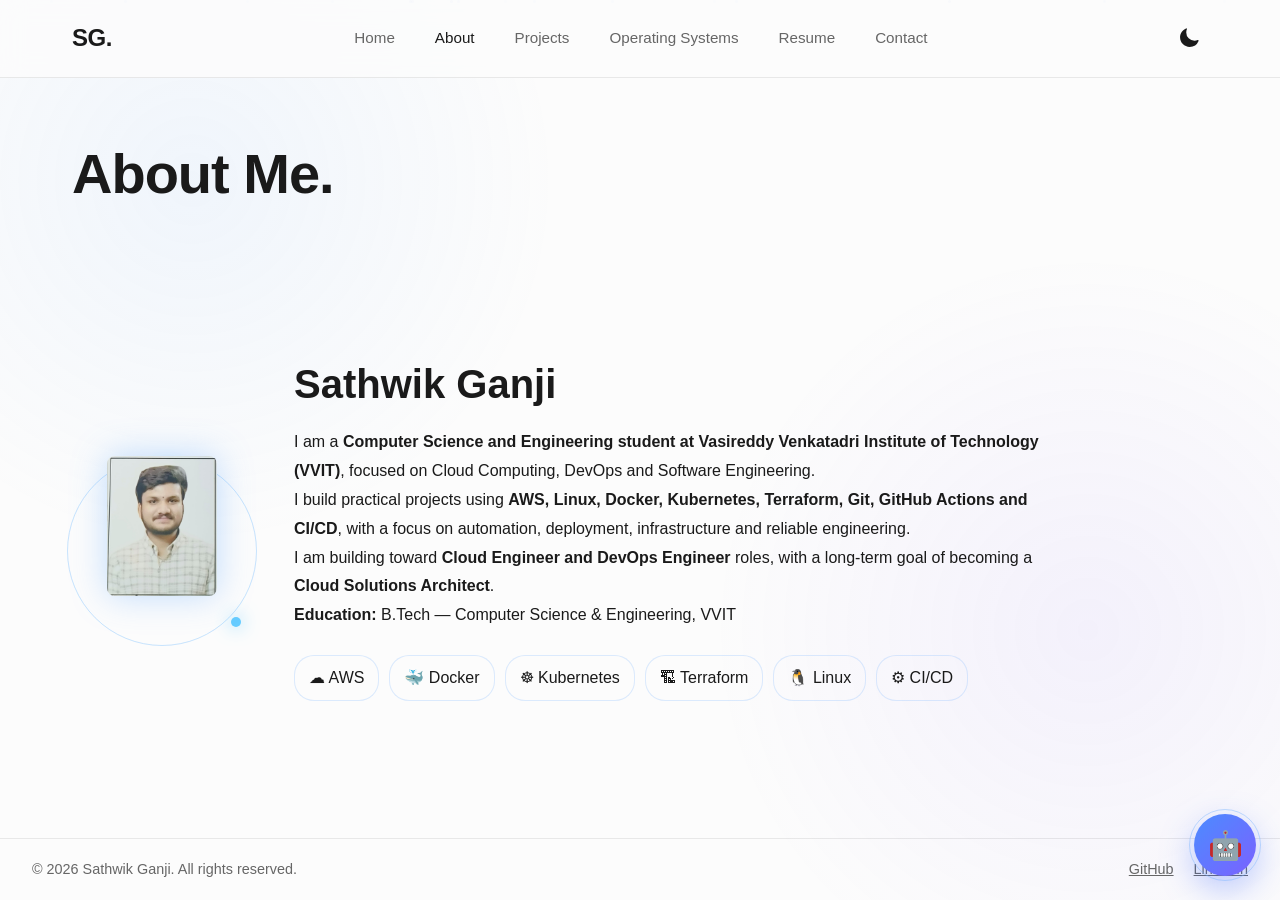
==== commit eec14c67: "Fix global dark and light theme switching" ====
--- a/about.html
+++ b/about.html
@@ -1 +1,5 @@
-<!doctype html><html lang="en" data-theme="dark"><head><meta charset="UTF-8"><meta name="viewport" content="width=device-width,initial-scale=1"><title>About | Sathwik Ganji</title><meta name="description" content="Sathwik Ganji — Computer Science and Engineering student at VVIT focused on Cloud Computing, DevOps and Software Engineering."><link rel="stylesheet" href="assets/css/styles.css"><style>.about-hero{display:grid;grid-template-columns:180px 1fr;gap:42px;align-items:center;min-height:520px}.profile-wrap{position:relative;display:flex;justify-content:center}.profile-image{width:110px;height:140px;object-fit:cover;border-radius:8px;position:relative;z-index:3;box-shadow:0 0 35px rgba(80,160,255,.35);animation:float 4s ease-in-out infinite}.orbit{position:absolute;width:190px;height:190px;border:1px solid rgba(100,180,255,.35);border-radius:50%;animation:spin 12s linear infinite}.orbit:before,.orbit:after{content:"";position:absolute;width:10px;height:10px;border-radius:50%;background:#6cf;box-shadow:0 0 18px #6cf}.orbit:before{top:8px;left:50%}.orbit:after{bottom:18px;right:15px}.about-content h2{font-size:2.5rem;margin-bottom:12px}.about-content p{line-height:1.8;max-width:760px}.tech-orbit{display:flex;flex-wrap:wrap;gap:10px;margin-top:25px}.tech{padding:9px 14px;border:1px solid rgba(120,180,255,.25);border-radius:20px;background:rgba(255,255,255,.04);animation:breathe 3s ease-in-out infinite}.tech:nth-child(2){animation-delay:.3s}.tech:nth-child(3){animation-delay:.6s}.tech:nth-child(4){animation-delay:.9s}.tech:nth-child(5){animation-delay:1.2s}.tech:nth-child(6){animation-delay:1.5s}@keyframes float{0%,100%{transform:translateY(0) rotateY(0)}50%{transform:translateY(-10px) rotateY(8deg)}}@keyframes spin{to{transform:rotate(360deg)}}@keyframes breathe{0%,100%{transform:translateY(0);opacity:.75}50%{transform:translateY(-5px);opacity:1}}@media(max-width:700px){.about-hero{grid-template-columns:1fr;text-align:center;min-height:auto;padding:30px 0}.about-content p{margin-left:auto;margin-right:auto}.tech-orbit{justify-content:center}}</style><link rel="stylesheet" href="assets/css/ai-assistant.css"></head><body><nav class="navbar" id="navbar"><div class="nav-container"><a href="index.html" class="nav-brand">SG.</a><div class="nav-links" id="nav-links"><a href="index.html">Home</a><a href="about.html" class="active">About</a><a href="projects.html">Projects</a><a href="operating-systems.html">Operating Systems</a><a href="resume.html">Resume</a><a href="contact.html">Contact</a></div><div class="nav-controls"><button class="theme-toggle" id="theme-toggle" aria-label="Toggle Theme">☀</button><button class="mobile-toggle" id="mobile-toggle" aria-label="Toggle Menu">☰</button></div></div></nav><main class="page-main"><div class="page-container"><h1 class="page-title">About Me.</h1><section class="about-hero"><div class="profile-wrap"><div class="orbit"></div><img src="assets/images/profile.jpg" alt="Sathwik Ganji" class="profile-image"></div><div class="about-content"><h2>Sathwik Ganji</h2><p>I am a <strong>Computer Science and Engineering student at Vasireddy Venkatadri Institute of Technology (VVIT)</strong>, focused on Cloud Computing, DevOps and Software Engineering.</p><p>I build practical projects using <strong>AWS, Linux, Docker, Kubernetes, Terraform, Git, GitHub Actions and CI/CD</strong>, with a focus on automation, deployment, infrastructure and reliable engineering.</p><p>I am building toward <strong>Cloud Engineer and DevOps Engineer</strong> roles, with a long-term goal of becoming a <strong>Cloud Solutions Architect</strong>.</p><p><strong>Education:</strong> B.Tech — Computer Science & Engineering, VVIT</p><div class="tech-orbit"><span class="tech">☁ AWS</span><span class="tech">🐳 Docker</span><span class="tech">☸ Kubernetes</span><span class="tech">🏗 Terraform</span><span class="tech">🐧 Linux</span><span class="tech">⚙ CI/CD</span></div></div></section></div></main><footer><div class="footer-left">&copy; <span id="year">2026</span> Sathwik Ganji. All rights reserved.</div><div class="socials"><a href="https://github.com/sathwik-svg" target="_blank" rel="noopener noreferrer">GitHub</a><a href="https://www.linkedin.com/in/sathwik-svg/" target="_blank" rel="noopener noreferrer">LinkedIn</a></div></footer><script src="assets/js/scripts.js"></script><script src="assets/js/ai-assistant.js"></script></body></html>
+<!doctype html><html lang="en" data-theme="dark"><head><meta charset="UTF-8"><meta name="viewport" content="width=device-width,initial-scale=1"><title>About | Sathwik Ganji</title><meta name="description" content="Sathwik Ganji — Computer Science and Engineering student at VVIT focused on Cloud Computing, DevOps and Software Engineering."><link rel="stylesheet" href="assets/css/styles.css"><style>.about-hero{display:grid;grid-template-columns:180px 1fr;gap:42px;align-items:center;min-height:520px}.profile-wrap{position:relative;display:flex;justify-content:center}.profile-image{width:110px;height:140px;object-fit:cover;border-radius:8px;position:relative;z-index:3;box-shadow:0 0 35px rgba(80,160,255,.35);animation:float 4s ease-in-out infinite}.orbit{position:absolute;width:190px;height:190px;border:1px solid rgba(100,180,255,.35);border-radius:50%;animation:spin 12s linear infinite}.orbit:before,.orbit:after{content:"";position:absolute;width:10px;height:10px;border-radius:50%;background:#6cf;box-shadow:0 0 18px #6cf}.orbit:before{top:8px;left:50%}.orbit:after{bottom:18px;right:15px}.about-content h2{font-size:2.5rem;margin-bottom:12px}.about-content p{line-height:1.8;max-width:760px}.tech-orbit{display:flex;flex-wrap:wrap;gap:10px;margin-top:25px}.tech{padding:9px 14px;border:1px solid rgba(120,180,255,.25);border-radius:20px;background:rgba(255,255,255,.04);animation:breathe 3s ease-in-out infinite}.tech:nth-child(2){animation-delay:.3s}.tech:nth-child(3){animation-delay:.6s}.tech:nth-child(4){animation-delay:.9s}.tech:nth-child(5){animation-delay:1.2s}.tech:nth-child(6){animation-delay:1.5s}@keyframes float{0%,100%{transform:translateY(0) rotateY(0)}50%{transform:translateY(-10px) rotateY(8deg)}}@keyframes spin{to{transform:rotate(360deg)}}@keyframes breathe{0%,100%{transform:translateY(0);opacity:.75}50%{transform:translateY(-5px);opacity:1}}@media(max-width:700px){.about-hero{grid-template-columns:1fr;text-align:center;min-height:auto;padding:30px 0}.about-content p{margin-left:auto;margin-right:auto}.tech-orbit{justify-content:center}}</style><link rel="stylesheet" href="assets/css/ai-assistant.css"></head><body><nav class="navbar" id="navbar"><div class="nav-container"><a href="index.html" class="nav-brand">SG.</a><div class="nav-links" id="nav-links"><a href="index.html">Home</a><a href="about.html" class="active">About</a><a href="projects.html">Projects</a><a href="operating-systems.html">Operating Systems</a><a href="resume.html">Resume</a><a href="contact.html">Contact</a></div><div class="nav-controls"><button class="theme-toggle" id="theme-toggle" aria-label="Toggle Theme">
+  <svg id="theme-icon" xmlns="http://www.w3.org/2000/svg" viewBox="0 0 24 24">
+    <path d="M12 2.25a.75.75 0 0 1 .75.75v2.25a.75.75 0 0 1-1.5 0V3a.75.75 0 0 1 .75-.75ZM7.5 12a4.5 4.5 0 1 1 9 0 4.5 4.5 0 0 1-9 0Z"/>
+  </svg>
+</button><button class="mobile-toggle" id="mobile-toggle" aria-label="Toggle Menu">☰</button></div></div></nav><main class="page-main"><div class="page-container"><h1 class="page-title">About Me.</h1><section class="about-hero"><div class="profile-wrap"><div class="orbit"></div><img src="assets/images/profile.jpg" alt="Sathwik Ganji" class="profile-image"></div><div class="about-content"><h2>Sathwik Ganji</h2><p>I am a <strong>Computer Science and Engineering student at Vasireddy Venkatadri Institute of Technology (VVIT)</strong>, focused on Cloud Computing, DevOps and Software Engineering.</p><p>I build practical projects using <strong>AWS, Linux, Docker, Kubernetes, Terraform, Git, GitHub Actions and CI/CD</strong>, with a focus on automation, deployment, infrastructure and reliable engineering.</p><p>I am building toward <strong>Cloud Engineer and DevOps Engineer</strong> roles, with a long-term goal of becoming a <strong>Cloud Solutions Architect</strong>.</p><p><strong>Education:</strong> B.Tech — Computer Science & Engineering, VVIT</p><div class="tech-orbit"><span class="tech">☁ AWS</span><span class="tech">🐳 Docker</span><span class="tech">☸ Kubernetes</span><span class="tech">🏗 Terraform</span><span class="tech">🐧 Linux</span><span class="tech">⚙ CI/CD</span></div></div></section></div></main><footer><div class="footer-left">&copy; <span id="year">2026</span> Sathwik Ganji. All rights reserved.</div><div class="socials"><a href="https://github.com/sathwik-svg" target="_blank" rel="noopener noreferrer">GitHub</a><a href="https://www.linkedin.com/in/sathwik-svg/" target="_blank" rel="noopener noreferrer">LinkedIn</a></div></footer><script src="assets/js/scripts.js"></script><script src="assets/js/ai-assistant.js"></script></body></html>
--- a/assets/css/styles.css
+++ b/assets/css/styles.css
@@ -1010,3 +1010,261 @@
     flex: none;
   }
 }
+
+/* =========================================================
+   PORTFOLIO ANIMATION UPGRADE
+   Lightweight • Mobile Friendly • Reduced Motion Support
+   ========================================================= */
+
+body {
+  position: relative;
+  overflow-x: hidden;
+}
+
+/* Ambient animated background */
+body::before {
+  content: "";
+  position: fixed;
+  inset: 0;
+  z-index: -2;
+  pointer-events: none;
+  background:
+    radial-gradient(circle at 15% 20%, rgba(96,165,250,.08), transparent 28%),
+    radial-gradient(circle at 85% 70%, rgba(129,92,246,.07), transparent 30%);
+  animation: ambientShift 16s ease-in-out infinite alternate;
+}
+
+/* Floating particles */
+#portfolio-particles {
+  position: fixed;
+  inset: 0;
+  z-index: -1;
+  pointer-events: none;
+  overflow: hidden;
+}
+
+.portfolio-particle {
+  position: absolute;
+  width: 3px;
+  height: 3px;
+  border-radius: 50%;
+  background: var(--accent);
+  opacity: .2;
+  animation:
+    particleFloat var(--particle-duration, 14s) linear infinite;
+  animation-delay: var(--particle-delay, 0s);
+}
+
+/* Scroll reveal */
+.scroll-reveal {
+  opacity: 0;
+  transform: translateY(28px) scale(.985);
+  transition:
+    opacity .75s cubic-bezier(.16,1,.3,1),
+    transform .75s cubic-bezier(.16,1,.3,1);
+  transition-delay: var(--reveal-delay, 0ms);
+}
+
+.scroll-reveal.is-visible {
+  opacity: 1;
+  transform: translateY(0) scale(1);
+}
+
+/* Project card enhancement */
+.project-card {
+  transform-style: preserve-3d;
+  will-change: transform;
+}
+
+.project-card:hover {
+  transform: translateY(-9px) scale(1.012);
+}
+
+.project-card::after {
+  content: "";
+  position: absolute;
+  inset: 0;
+  pointer-events: none;
+  opacity: 0;
+  border-radius: inherit;
+  background:
+    linear-gradient(
+      120deg,
+      transparent 25%,
+      rgba(255,255,255,.08) 50%,
+      transparent 75%
+    );
+  transform: translateX(-100%);
+}
+
+.project-card:hover::after {
+  opacity: 1;
+  animation: cardShine .8s ease;
+}
+
+/* Technology tags */
+.tag {
+  position: relative;
+  overflow: hidden;
+  transition:
+    transform .25s ease,
+    border-color .25s ease,
+    box-shadow .25s ease;
+}
+
+.tag:hover {
+  transform: translateY(-3px);
+  border-color: var(--accent);
+  box-shadow: 0 6px 18px rgba(96,165,250,.12);
+}
+
+/* Buttons */
+.btn-primary,
+.btn-secondary,
+.btn {
+  position: relative;
+  overflow: hidden;
+}
+
+.btn-primary::after,
+.btn-secondary::after,
+.btn::after {
+  content: "";
+  position: absolute;
+  top: 0;
+  left: -120%;
+  width: 70%;
+  height: 100%;
+  transform: skewX(-20deg);
+  background: rgba(255,255,255,.14);
+}
+
+.btn-primary:hover::after,
+.btn-secondary:hover::after,
+.btn:hover::after {
+  animation: buttonShine .7s ease;
+}
+
+/* Brand interaction */
+.nav-brand {
+  transition:
+    transform .3s ease,
+    letter-spacing .3s ease;
+}
+
+.nav-brand:hover {
+  transform: translateY(-2px);
+  letter-spacing: 1px;
+}
+
+/* Animated hero ring */
+.hero-image-wrapper::before {
+  content: "";
+  position: absolute;
+  width: 75%;
+  height: 75%;
+  border: 1px solid var(--accent);
+  border-radius: 50%;
+  opacity: .12;
+  animation: orbitPulse 6s ease-in-out infinite;
+}
+
+.hero-image {
+  position: relative;
+  z-index: 1;
+}
+
+/* Animations */
+@keyframes ambientShift {
+  from {
+    transform: scale(1) translate3d(0,0,0);
+  }
+
+  to {
+    transform: scale(1.08) translate3d(1%,-1%,0);
+  }
+}
+
+@keyframes particleFloat {
+  0% {
+    transform: translate3d(0,110vh,0) scale(.7);
+  }
+
+  50% {
+    transform: translate3d(30px,50vh,0) scale(1);
+  }
+
+  100% {
+    transform: translate3d(-20px,-10vh,0) scale(.5);
+  }
+}
+
+@keyframes cardShine {
+  from {
+    transform: translateX(-100%);
+  }
+
+  to {
+    transform: translateX(100%);
+  }
+}
+
+@keyframes buttonShine {
+  from {
+    left: -120%;
+  }
+
+  to {
+    left: 160%;
+  }
+}
+
+@keyframes orbitPulse {
+  0%, 100% {
+    transform: scale(.88);
+    opacity: .08;
+  }
+
+  50% {
+    transform: scale(1.08);
+    opacity: .18;
+  }
+}
+
+/* Mobile performance */
+@media (max-width: 768px) {
+  .portfolio-particle:nth-child(n+9) {
+    display: none;
+  }
+
+  .project-card:hover {
+    transform: translateY(-5px);
+  }
+
+  .hero-image-wrapper::before {
+    width: 88%;
+    height: 88%;
+  }
+}
+
+/* Accessibility */
+@media (prefers-reduced-motion: reduce) {
+  *,
+  *::before,
+  *::after {
+    animation-duration: .01ms !important;
+    animation-iteration-count: 1 !important;
+    scroll-behavior: auto !important;
+    transition-duration: .01ms !important;
+  }
+
+  .scroll-reveal {
+    opacity: 1;
+    transform: none;
+  }
+
+  #portfolio-particles {
+    display: none;
+  }
+}
+
--- a/assets/css/ai-assistant.css
+++ b/assets/css/ai-assistant.css
@@ -166,3 +166,140 @@
     height:calc(100vh - 110px);
   }
 }
+
+
+/* =========================================================
+   AI ASSISTANT MOTION UPGRADE
+   ========================================================= */
+
+#ai-assistant-button {
+  animation:
+    aiFloat 3.5s ease-in-out infinite,
+    aiEntrance .8s cubic-bezier(.16,1,.3,1) both;
+
+  box-shadow:
+    0 12px 35px rgba(70,110,255,.4),
+    0 0 0 0 rgba(96,165,250,.35);
+}
+
+#ai-assistant-button::before {
+  content: "";
+  position: absolute;
+  inset: -5px;
+  border-radius: 50%;
+  border: 1px solid rgba(120,180,255,.45);
+  animation: aiPulse 2.4s ease-out infinite;
+  pointer-events: none;
+}
+
+#ai-assistant-button:active {
+  transform: scale(.94);
+}
+
+#ai-assistant-window {
+  transform-origin: bottom right;
+}
+
+.ai-message {
+  animation:
+    messageIn .35s
+    cubic-bezier(.16,1,.3,1) both;
+}
+
+.ai-message.user {
+  box-shadow:
+    0 6px 20px rgba(70,110,255,.12);
+}
+
+#ai-assistant-send {
+  transition:
+    transform .2s ease,
+    box-shadow .2s ease,
+    opacity .2s ease;
+}
+
+#ai-assistant-send:hover:not(:disabled) {
+  transform: translateY(-2px) scale(1.04);
+
+  box-shadow:
+    0 8px 22px rgba(70,110,255,.3);
+}
+
+.ai-title .ai-icon {
+  animation:
+    robotFloat 2.8s ease-in-out infinite;
+}
+
+@keyframes aiEntrance {
+  from {
+    opacity: 0;
+    transform:
+      translateY(25px)
+      scale(.75);
+  }
+
+  to {
+    opacity: 1;
+    transform:
+      translateY(0)
+      scale(1);
+  }
+}
+
+@keyframes aiFloat {
+  0%, 100% {
+    transform: translateY(0);
+  }
+
+  50% {
+    transform: translateY(-4px);
+  }
+}
+
+@keyframes aiPulse {
+  0% {
+    transform: scale(.92);
+    opacity: .8;
+  }
+
+  70%, 100% {
+    transform: scale(1.28);
+    opacity: 0;
+  }
+}
+
+@keyframes messageIn {
+  from {
+    opacity: 0;
+    transform: translateY(8px);
+  }
+
+  to {
+    opacity: 1;
+    transform: translateY(0);
+  }
+}
+
+@keyframes robotFloat {
+  0%, 100% {
+    transform:
+      translateY(0)
+      rotate(0);
+  }
+
+  50% {
+    transform:
+      translateY(-2px)
+      rotate(2deg);
+  }
+}
+
+@media (prefers-reduced-motion: reduce) {
+  #ai-assistant-button,
+  #ai-assistant-button::before,
+  .ai-title .ai-icon,
+  .ai-message {
+    animation: none !important;
+  }
+}
+
